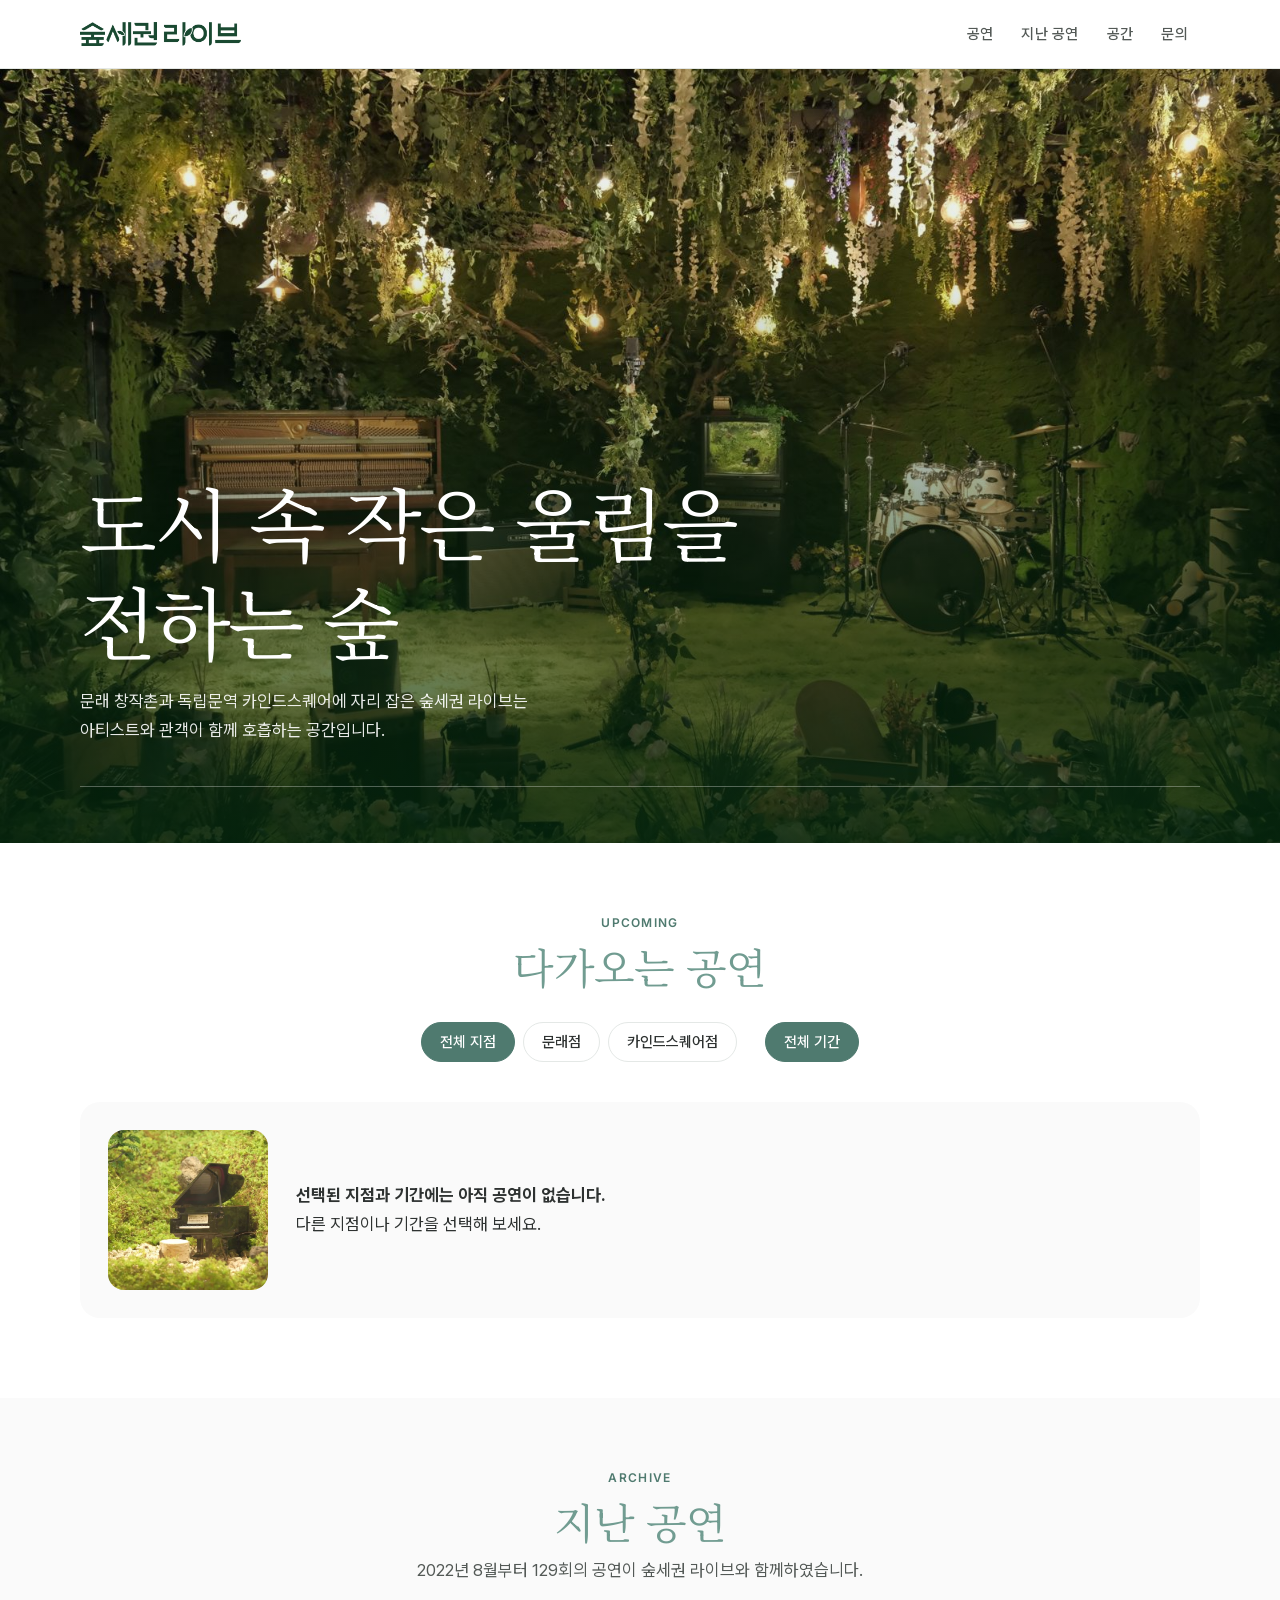
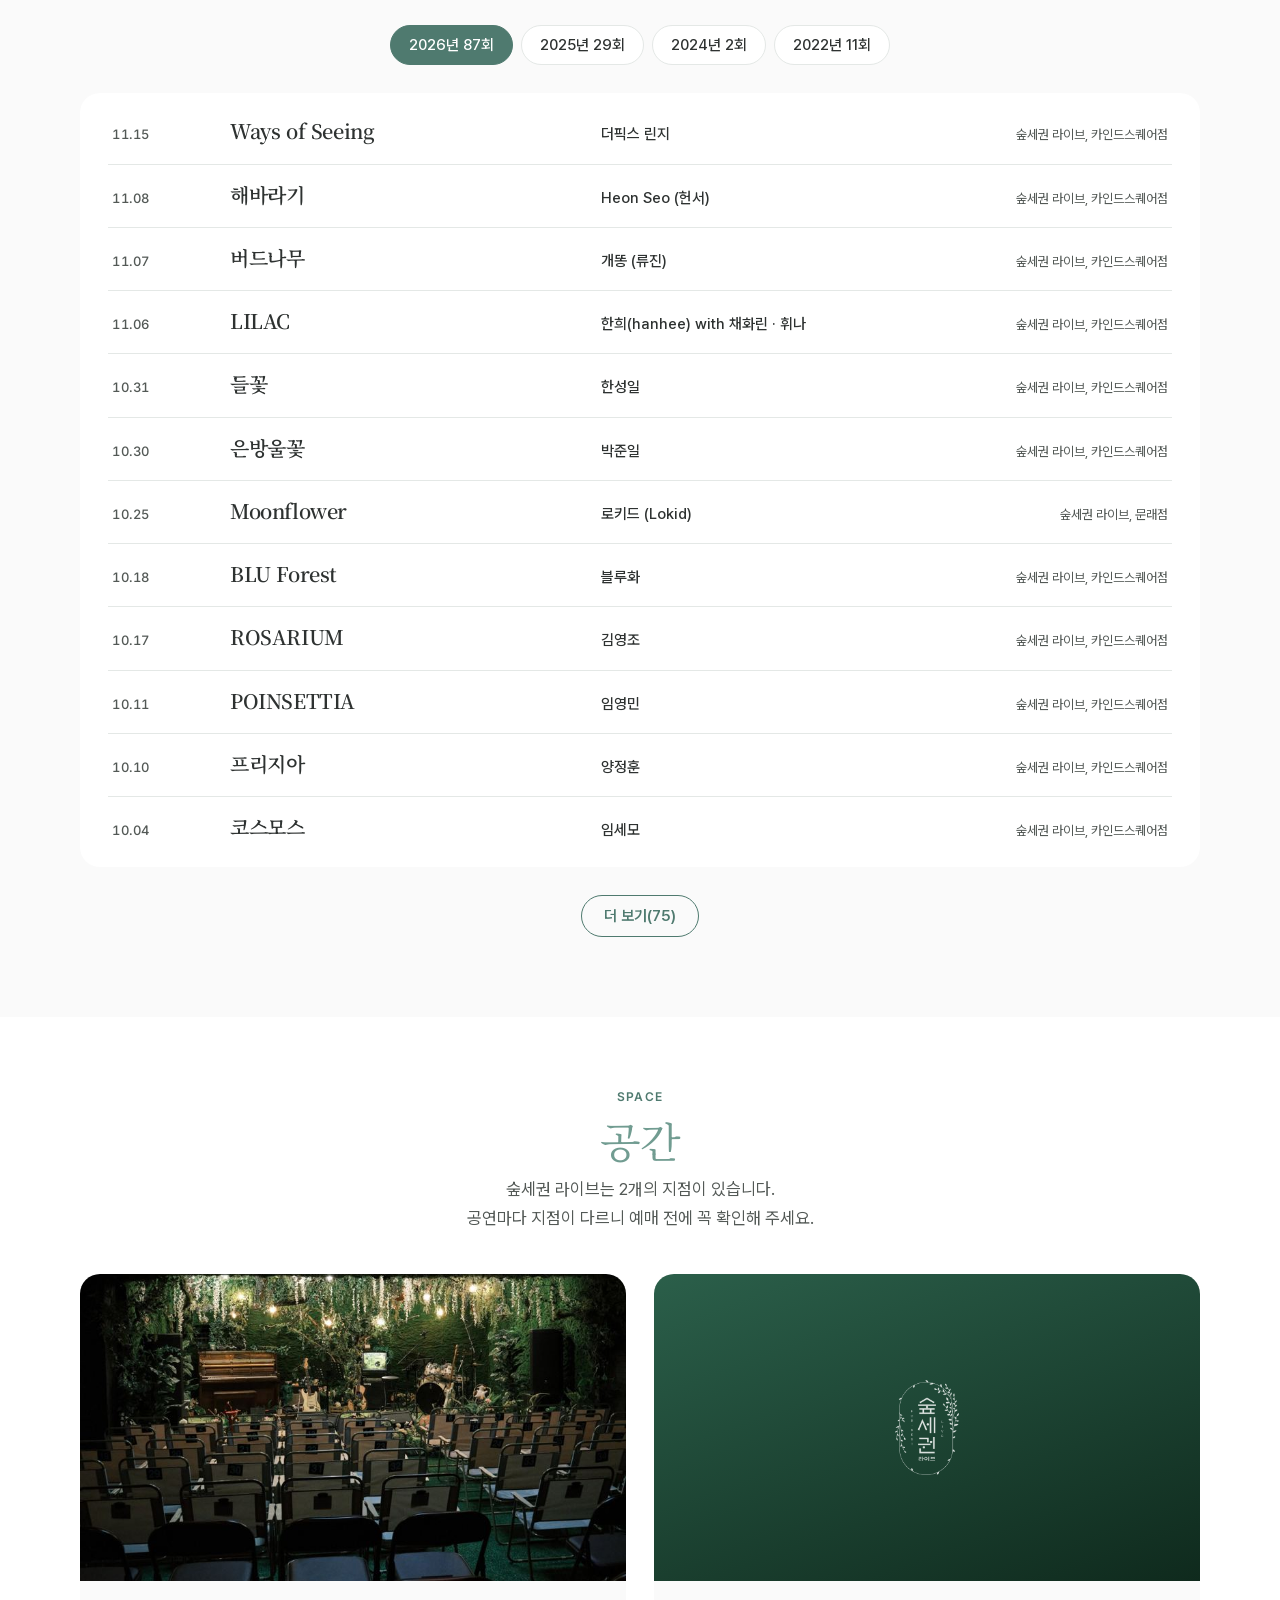
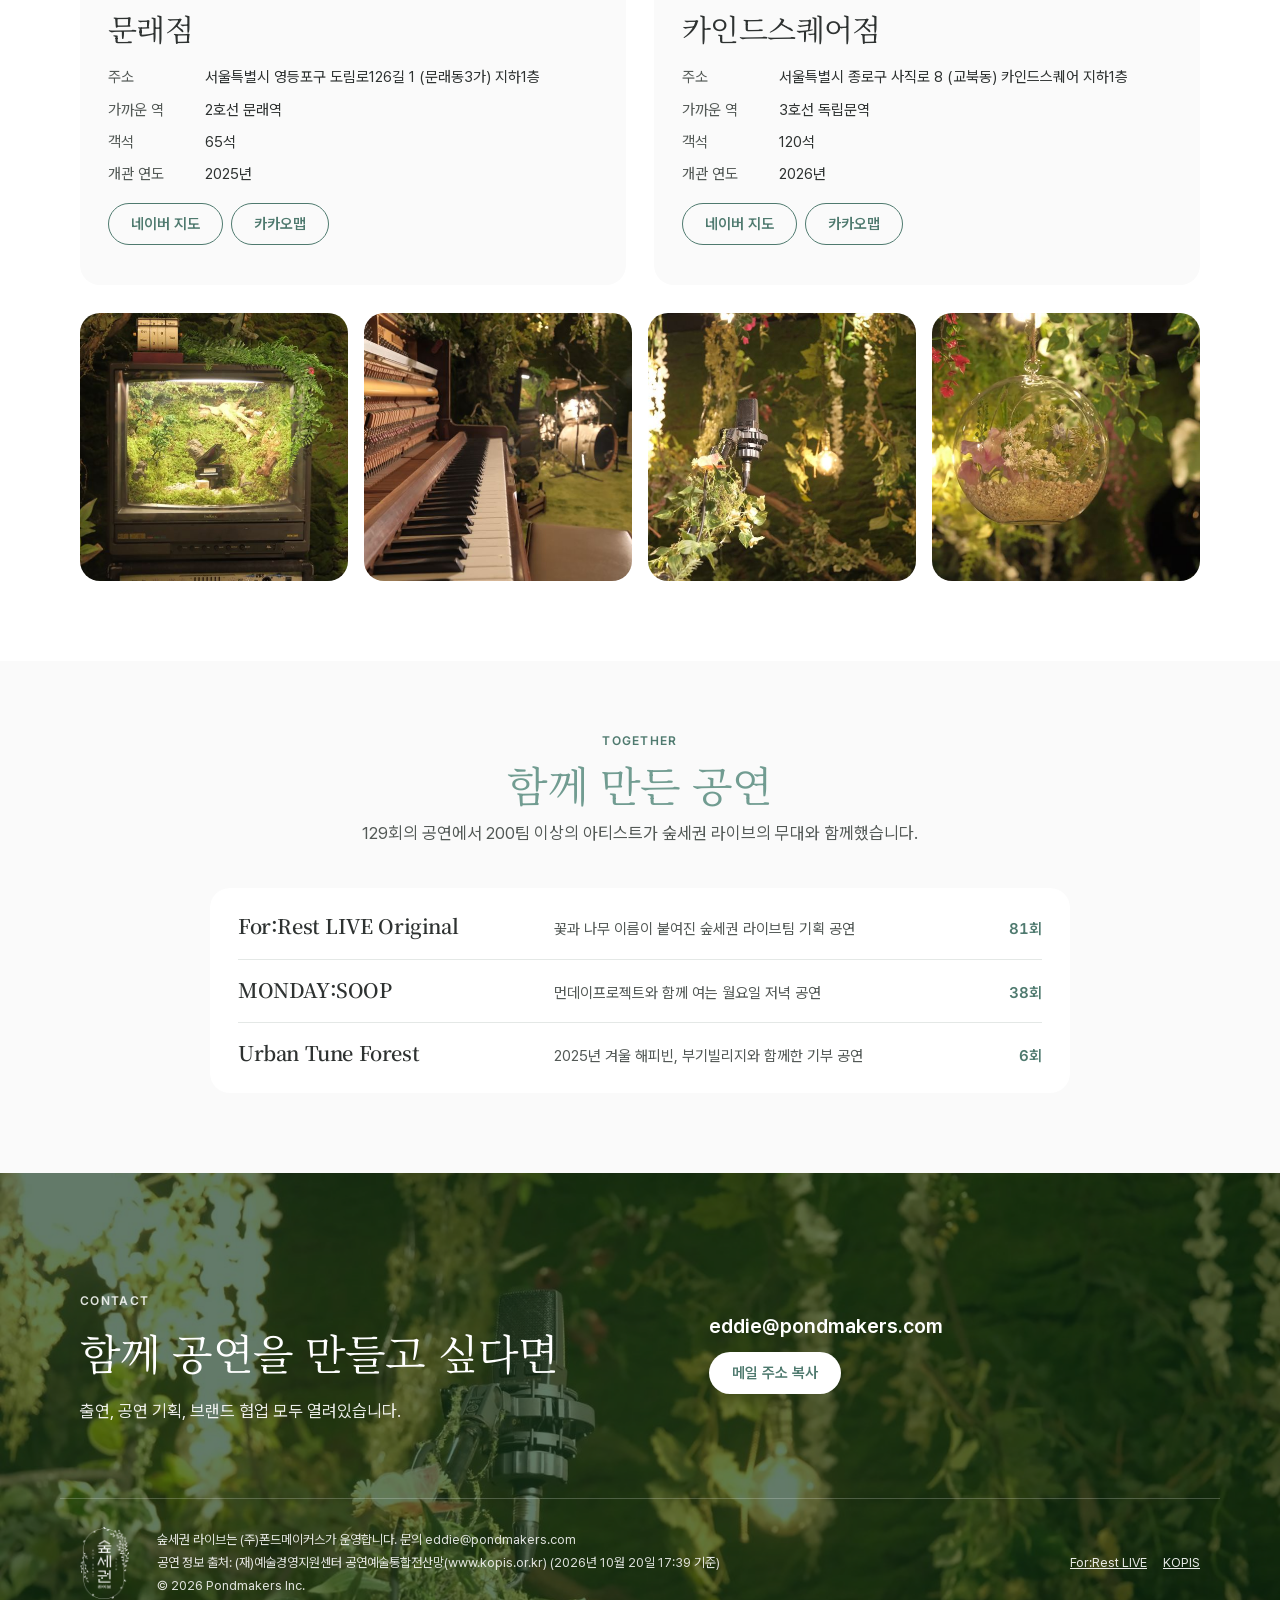
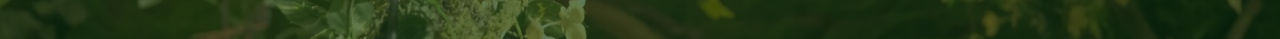
==== index.html @ 6e170d85 "지점 주소를 KOPIS 주소 그대로 표시 KOPIS 공연시설 주소에 층(지하1층)까지 들어가게 바뀌어, 사이트에서 따로 붙이던 floor 값을 없앴다. - 문래점: 서울특별시 영등" ====
<!doctype html>
<html lang="ko">
<head>
<meta charset="utf-8">
<script>
/* forrestlive.com/concert 처럼 끝에 / 가 없이 들어오면 /concert/ 로 맞춘다 (상대 경로 파일을 제대로 읽기 위해) */
(function (p) { if (p.length > 1 && !p.endsWith("/") && !/\.[a-z0-9]+$/i.test(p)) location.replace(p + "/" + location.search + location.hash); })(location.pathname);
</script>
<meta name="viewport" content="width=device-width, initial-scale=1, viewport-fit=cover">
<title data-copy="A-01">숲세권 라이브 공연 일정</title>
<meta name="claude:viewport-fit-sides" content="cover">
<meta name="description" data-copy="A-02" content="도시 속 작은 울림을 전하는 숲, 숲세권 라이브. 문래점과 독립문 카인드스퀘어점에서 열리는 공연 일정과 예매 링크를 확인하세요.">
<meta property="og:type" content="website">
<meta property="og:site_name" content="숲세권 라이브">
<meta property="og:title" data-copy="A-03" content="숲세권 라이브 공연">
<meta property="og:description" data-copy="A-04" content="숲세권 라이브의 모든 공연 정보를 확인하고 예매할 수 있어요.">
<meta property="og:url" content="https://concert.forrestlive.com/">
<meta property="og:image" content="https://concert.forrestlive.com/assets/img/og.jpg">
<link rel="canonical" href="https://concert.forrestlive.com/">
<meta name="twitter:card" content="summary_large_image">
<meta name="theme-color" content="#ffffff">
<link rel="icon" href="assets/logo/emblem-forest.png">
<link rel="stylesheet" href="styles.css">
<style>
/* 히어로: 랜딩처럼 사진 위 큰 세리프 한 줄 */
.hero { position: relative; color: var(--on-photo); background: var(--deep); }
.hero > img { position: absolute; inset: 0; width: 100%; height: 100%; object-fit: cover; object-position: 50% 30%; }
.hero::after { content: ""; position: absolute; inset: 0; background: linear-gradient(180deg, rgba(4,41,14,.08) 25%, rgba(4,41,14,.45) 60%, rgba(4,41,14,.78) 100%); }
.hero .wrap { position: relative; z-index: 1; min-height: min(86svh, 820px); display: flex; flex-direction: column; justify-content: flex-end; gap: var(--s-6); padding-block: var(--s-8) var(--s-6); }
.hero h1 { color: #fff; font-size: var(--t-display); line-height: 1.25; letter-spacing: -0.04em; }
.hero .lede { margin-top: var(--s-4); max-width: 30em; color: rgba(255,255,255,.9); font-size: var(--t-17); }
/* 다음 공연: 사진 아래쪽 한 줄 */
.next { display: grid; grid-template-columns: 7.5em minmax(0, 1fr) auto auto; align-items: center; gap: var(--s-3) var(--s-5); padding-top: var(--s-4); border-top: 1px solid rgba(255,255,255,.3); }
.next .label { color: rgba(255,255,255,.85); }
.next .when { font-size: var(--t-15); color: rgba(255,255,255,.9); }
.next b { display: block; font: 600 var(--t-30)/1.2 var(--font-serif); color: #fff; letter-spacing: -0.02em; }
.next .who { font-size: var(--t-15); opacity: .9; }
.next .actions { display: flex; gap: var(--s-2); flex-wrap: wrap; }

/* 섹션 공통: 가운데 머리말 → 세이지 세리프 제목 → 설명 */
.section { padding-block: var(--s-7) calc(var(--s-7) + 8px); scroll-margin-top: 68px; }
.section.soft { background: var(--surface); }
.section-head { display: flex; flex-direction: column; align-items: center; text-align: center; gap: var(--s-2); margin-bottom: var(--s-6); }
.section-head h2 { font-size: var(--t-section); color: var(--heading); line-height: 1.25; }
.section-head p { color: var(--muted); max-width: 34em; }
.filters { display: flex; flex-wrap: wrap; justify-content: center; gap: var(--s-2) var(--s-5); margin-top: var(--s-3); }

/* 다가오는 공연: 달마다 묶는다 */
.month { display: flex; align-items: baseline; gap: var(--s-3); padding-bottom: var(--s-3); margin-bottom: var(--s-5); border-bottom: 1px solid var(--line); }
.month h3 { font-size: var(--t-30); }
.month span { font-size: var(--t-15); color: var(--muted); }
.month-group + .month-group { margin-top: var(--s-7); }
.shows { display: grid; grid-template-columns: repeat(4, minmax(0, 1fr)); gap: var(--s-6) var(--s-5); }
/* 공연 카드: 포스터 → 일시 → 공연명 → 아티스트 · 지점. 카드 전체가 하나의 버튼 */
.show { position: relative; display: flex; flex-direction: column; min-width: 0; }
.poster-frame { position: relative; margin-bottom: var(--s-3); }
.show .when { font: 600 var(--t-13)/1.4 var(--font-ui); color: var(--accent); letter-spacing: 0.01em; }
.show h4 { font: 600 var(--t-20)/1.35 var(--font-serif); letter-spacing: -0.02em; margin-top: 6px; }
.show h4 button { all: unset; cursor: pointer; }
.show h4 button::after { content: ""; position: absolute; inset: 0; border-radius: var(--radius-md); }
.show h4 button:focus-visible { outline: none; }
.show h4 button:focus-visible::after { outline: 2px solid var(--focus); outline-offset: 4px; }
.show .who { margin-top: 2px; font-size: var(--t-15); color: var(--muted); overflow: hidden; text-overflow: ellipsis; white-space: nowrap; }
/* 예매 버튼은 카드 전체를 덮는 버튼보다 위에 둔다 */
.card-book { position: relative; z-index: 1; margin-top: var(--s-3); }
.show:hover .poster > img { transform: scale(1.03); }
.show:hover h4 { text-decoration: underline; text-decoration-thickness: 1px; text-underline-offset: 4px; }
.empty { display: grid; grid-template-columns: 160px minmax(0, 1fr); gap: var(--s-5); align-items: center; padding: var(--s-5); background: var(--surface); border-radius: var(--radius-lg); }
.empty img { border-radius: var(--radius-md); aspect-ratio: 1; object-fit: cover; }

/* 지난 공연: 연한 회색 바탕 위 흰 판 */
.years { display: flex; flex-wrap: wrap; justify-content: center; gap: var(--s-2); margin-bottom: var(--s-5); }
.panel { background: var(--card); border-radius: var(--radius-lg); padding: var(--s-2) var(--s-5); }
.archive { list-style: none; margin: 0; padding: 0; }
.archive li + li a { border-top: 1px solid var(--line); }
.archive li a { display: grid; grid-template-columns: 6em minmax(0, 1.2fr) minmax(0, 1fr) 15em; gap: var(--s-4); align-items: baseline; padding: 16px 4px; text-decoration: none; }
.archive li a:hover .t { color: var(--accent); }
.archive .d { font: 500 var(--t-13)/1 var(--font-label); color: var(--muted); font-variant-numeric: tabular-nums; letter-spacing: 0.04em; }
.archive .t { font: 600 var(--t-20)/1.35 var(--font-serif); letter-spacing: -0.02em; }
.archive .a { font-weight: 500; font-size: var(--t-15); }
.archive .s { color: var(--muted); font-size: var(--t-13); text-align: right; }
.more { margin: var(--s-5) auto 0; display: flex; }

/* 공간 */
.venues { display: grid; grid-template-columns: minmax(0, 1fr) minmax(0, 1fr); gap: var(--s-5); }
.venue { background: var(--surface); border-radius: var(--radius-lg); overflow: hidden; display: flex; flex-direction: column; }
.venue > img { aspect-ratio: 16 / 9; object-fit: cover; width: 100%; }
.venue .no-photo { aspect-ratio: 16 / 9; background: linear-gradient(160deg, #2b5f4a, var(--deep)); display: grid; place-items: center; }
.venue .no-photo img { width: 64px; opacity: .85; }
.venue .info { padding: var(--s-5) var(--s-5) var(--s-6); display: flex; flex-direction: column; gap: var(--s-4); }
.venue h3 { font-size: var(--t-30); }
.venue dl { display: grid; grid-template-columns: 5.5em minmax(0, 1fr); gap: 6px 14px; margin: 0; font-size: var(--t-15); }
.venue dt { color: var(--muted); }
.venue dd { margin: 0; }
.venue dd:empty, .venue dt:has(+ dd:empty) { display: none; }
.venue .links { display: flex; gap: var(--s-2); flex-wrap: wrap; }
.details { display: grid; grid-template-columns: repeat(4, minmax(0, 1fr)); gap: var(--s-4); margin-top: var(--s-5); }
.details figure { margin: 0; }
.details img { aspect-ratio: 1; object-fit: cover; border-radius: var(--radius-lg); width: 100%; }

/* 함께 만든 공연: 흰 판 위 목록 */
.series { list-style: none; margin: 0 auto; padding: var(--s-2) var(--s-5); max-width: 860px; background: var(--card); border-radius: var(--radius-lg); }
.series li { display: grid; grid-template-columns: minmax(0, 1fr) minmax(0, 1.3fr) 5em; gap: var(--s-2) var(--s-5); align-items: baseline; padding: var(--s-4) 0; }
.series li + li { border-top: 1px solid var(--line); }
.series b { font: 600 var(--t-20)/1.35 var(--font-serif); letter-spacing: -0.02em; }
.series small { color: var(--muted); font-size: var(--t-15); }
.series span { font: 600 var(--t-15)/1 var(--font-label); color: var(--accent); text-align: right; font-variant-numeric: tabular-nums; }

/* 마무리: 랜딩처럼 사진 위 문의와 푸터 */
.closing { position: relative; color: var(--on-photo); background: var(--deep); overflow: hidden; }
.closing > img { position: absolute; inset: 0; width: 100%; height: 100%; object-fit: cover; object-position: 50% 40%; }
.closing::after { content: ""; position: absolute; inset: 0; background: rgba(4,41,14,.62); }
.closing > .wrap, .closing > footer { position: relative; z-index: 1; }
.contact { display: grid; grid-template-columns: minmax(0, 1.2fr) minmax(0, 1fr); gap: var(--s-6); align-items: end; padding-block: var(--s-8) var(--s-7); scroll-margin-top: 68px; }
.closing .label { color: rgba(255,255,255,.85); margin-bottom: var(--s-3); }
.contact h2 { color: #fff; font-size: var(--t-section); line-height: 1.35; }
.contact p { margin-top: var(--s-4); opacity: .9; max-width: 30em; }
.mail { display: flex; flex-wrap: wrap; align-items: center; gap: var(--s-3); }
.mail code { font: 600 var(--t-20)/1.2 var(--font-ui); color: #fff; user-select: all; width: 100%; }
.mail .note { width: 100%; font-size: var(--t-13); opacity: .85; min-height: 1.4em; }
.site-footer .wrap { display: grid; grid-template-columns: auto minmax(0, 1fr) auto; gap: var(--s-5); align-items: center; padding-block: var(--s-5) var(--s-6); border-top: 1px solid rgba(255,255,255,.22); font-size: var(--t-13); }
.site-footer img { height: 72px; width: auto; }
.site-footer p { opacity: .85; }
.site-footer nav { display: flex; gap: var(--s-4); flex-wrap: wrap; }
.site-footer nav a { opacity: .9; }

/* 상세 시트 */
dialog.sheet { border: 0; padding: 0; margin: 0 0 0 auto; height: 100%; max-height: 100%; max-width: 100%; width: min(560px, 100%); background: var(--bg); color: var(--text); border-radius: var(--radius-lg) 0 0 var(--radius-lg); }
dialog.sheet::backdrop { background: rgba(10, 22, 16, .5); }
.sheet-inner { display: flex; flex-direction: column; gap: 22px; padding: calc(20px + env(safe-area-inset-top, 0px)) max(28px, env(safe-area-inset-right, 0px)) calc(32px + env(safe-area-inset-bottom, 0px)) 28px; }
.sheet-top { display: flex; justify-content: space-between; align-items: center; }
.close { font: 500 var(--t-15)/1 var(--font-ui); background: var(--chip); color: var(--text); border: 0; min-height: 40px; padding: 10px 18px; border-radius: var(--radius-pill); cursor: pointer; }
.sheet-hero { display: grid; grid-template-columns: 160px minmax(0, 1fr); gap: 20px; align-items: end; }
.sheet h2 { font-size: var(--t-30); font-weight: 600; overflow-wrap: normal; }
.sheet .artist { font-weight: 500; margin-top: 4px; }
.sheet .intro { color: var(--muted); }
.facts { display: grid; grid-template-columns: 5.5em minmax(0, 1fr); gap: 10px 16px; margin: 0; padding: 18px 0; border-block: 1px solid var(--line); font-size: var(--t-15); }
.facts dt { color: var(--muted); }
.facts dd { margin: 0; }
.book { display: flex; flex-direction: column; gap: 10px; }
.book .btn { width: 100%; min-height: 52px; font-size: var(--t-17); }
.book small { color: var(--muted); font-size: var(--t-13); }
.share-row { display: flex; gap: 8px; flex-wrap: wrap; align-items: center; }
.intro-images { border-top: 1px solid var(--line); padding-top: 14px; }
.intro-images summary { cursor: pointer; font-weight: 600; font-size: var(--t-15); color: var(--accent); padding: 6px 0; }
.intro-images summary:focus-visible { outline: 2px solid var(--focus); outline-offset: 3px; }
.intro-images img { width: 100%; height: auto; border-radius: var(--radius-md); margin-top: 12px; background: var(--chip); }
.share-row .note { font-size: var(--t-13); color: var(--muted); }

@media (max-width: 1080px) {
  .shows { grid-template-columns: repeat(3, minmax(0, 1fr)); }
}
@media (max-width: 960px) {
  .details { grid-template-columns: repeat(2, minmax(0, 1fr)); }
}
@media (max-width: 720px) {
  .shows { grid-template-columns: repeat(2, minmax(0, 1fr)); }
  .hero .wrap { min-height: min(92svh, 720px); padding-block: 180px var(--s-5); gap: var(--s-5); }
  .hero::after { background: linear-gradient(180deg, rgba(4,41,14,.05) 15%, rgba(4,41,14,.6) 50%, rgba(4,41,14,.9) 100%); }
  .hero .lede { font-size: var(--t-15); }
  .next { grid-template-columns: minmax(0, 1fr); gap: var(--s-2); }
  .next .actions { margin-top: var(--s-2); }
  .venues, .contact { grid-template-columns: minmax(0, 1fr); }
  .panel, .series { padding-inline: var(--s-4); }
  .archive li a { grid-template-columns: 4.5em minmax(0, 1fr); gap: 2px 12px; }
  .archive .a { grid-column: 2; }
  .archive .s { display: none; }
  .series li { grid-template-columns: minmax(0, 1fr) auto; }
  .series small { grid-column: 1 / -1; grid-row: 2; }
  .site-footer .wrap { grid-template-columns: minmax(0, 1fr); }
  dialog.sheet { margin: auto 0 0; width: 100%; height: 92%; border-radius: var(--radius-lg) var(--radius-lg) 0 0; }
  .sheet-hero { grid-template-columns: 104px minmax(0, 1fr); }
}
@media (max-width: 560px) {
  /* 휴대폰: 포스터 옆에 정보를 두는 목록형 */
  .shows { grid-template-columns: minmax(0, 1fr); gap: var(--s-4); }
  .show { display: grid; grid-template-columns: 96px minmax(0, 1fr); grid-template-rows: auto auto auto auto 1fr; column-gap: var(--s-4); align-content: start; }
  .poster-frame { grid-row: 1 / span 5; margin: 0; }
  .show .poster { border-radius: var(--radius-sm); }
  .show .when { padding-top: 4px; }
  .show .who { white-space: normal; }
  .card-book { margin-top: var(--s-2); }
  .badge { top: 6px; left: 6px; padding: 5px 8px; }
  .month h3 { font-size: var(--t-21); }
  .site-header .wrap { min-height: 60px; gap: var(--s-2); }
  .site-header .logo img { height: 20px; }
  .site-nav { gap: 0; }
  .site-nav a { padding: 6px 7px; font-size: var(--t-13); }
  .section { padding-block: 56px 64px; scroll-margin-top: 60px; }
  .empty { grid-template-columns: minmax(0, 1fr); }
  .empty img { max-width: 160px; }
  .contact { padding-block: 96px var(--s-6); }
}
@media (prefers-reduced-motion: no-preference) {
  dialog.sheet[open] { animation: sheet-in .28s ease-out; }
  @keyframes sheet-in { from { transform: translateX(40px); opacity: 0; } to { transform: none; opacity: 1; } }
  .btn, .chip, .site-nav a { transition: background-color .15s, color .15s, border-color .15s; }
  .show .poster > img { transition: transform .5s ease; }
}
</style>
</head>
<body>
<header class="site-header">
  <div class="wrap">
    <a class="logo" href="#top" aria-label="숲세권 라이브 처음으로"><img src="assets/logo/wordmark-forest.png" alt="숲세권 라이브"></a>
    <nav class="site-nav" aria-label="주요 메뉴">
      <a href="#upcoming" data-copy="B-01">공연</a>
      <a href="#archive" data-copy="B-02">지난 공연</a>
      <a href="#space" data-copy="B-03">공간</a>
      <a href="#contact" data-copy="B-04">문의</a>
    </nav>
  </div>
</header>

<main id="top">
  <section class="hero on-photo" aria-labelledby="hero-title">
    <img src="assets/img/stage.jpg" srcset="assets/img/stage-sm.jpg 800w, assets/img/stage.jpg 1600w" sizes="100vw" alt="이끼 벽과 등나무꽃 아래 피아노와 드럼이 놓인 숲세권 라이브 무대">
    <div class="wrap">
      <div>
        <h1 id="hero-title" data-copy="B-05">도시 속 작은 울림을<br>전하는 숲</h1>
        <p class="lede" data-copy="B-06">문래 창작촌과 독립문역 카인드스퀘어에 자리 잡은 숲세권 라이브는 아티스트와 관객이 함께 호흡하는 공간입니다.</p>
      </div>
      <div class="next" id="next" hidden></div>
    </div>
  </section>

  <section class="section" id="upcoming" aria-labelledby="up-title">
    <div class="wrap">
      <div class="section-head">
        <span class="label" data-copy="C-01">Upcoming</span>
        <h2 id="up-title" data-copy="C-02">다가오는 공연</h2>
        <p id="up-sub" data-copy-dyn="C-03"></p>
        <div class="filters">
          <div class="chips" role="group" aria-label="지점" id="f-venue"></div>
          <div class="chips" role="group" aria-label="월" id="f-month"></div>
        </div>
      </div>
      <div id="shows"></div>
    </div>
  </section>

  <section class="section soft" id="archive" aria-labelledby="ar-title">
    <div class="wrap">
      <div class="section-head">
        <span class="label" data-copy="D-01">Archive</span>
        <h2 id="ar-title" data-copy="D-02">지난 공연</h2>
        <p id="ar-sub" data-copy-dyn="D-03"></p>
      </div>
      <div class="years chips" role="group" aria-label="연도" id="years"></div>
      <div class="panel"><ul class="archive" id="archive-list"></ul></div>
      <button class="btn btn-line more" type="button" id="more" data-copy-dyn="D-05" hidden>더 보기</button>
    </div>
  </section>

  <section class="section" id="space" aria-labelledby="sp-title">
    <div class="wrap">
      <div class="section-head">
        <span class="label" data-copy="E-01">Space</span>
        <h2 id="sp-title" data-copy="E-02">공간</h2>
        <p data-copy="E-03">숲세권 라이브는 2개의 지점이 있습니다.<br>공연마다 지점이 다르니 예매 전에 꼭 확인해 주세요.</p>
      </div>
      <div class="venues">
        <article class="venue">
          <img src="assets/img/seats.jpg" srcset="assets/img/seats-sm.jpg 800w, assets/img/seats.jpg 1600w" sizes="(max-width: 720px) 100vw, 560px" alt="번호가 붙은 접이식 의자 너머로 보이는 문래점 무대">
          <div class="info">
            <h3>문래점</h3>
            <dl>
              <dt data-copy="E-04">주소</dt><dd data-venue="mullae" data-field="address">서울특별시 영등포구 도림로126길 1 (문래동3가) 지하1층</dd>
              <dt data-copy="E-05">가까운 역</dt><dd data-copy="E-10">2호선 문래역</dd>
              <dt data-copy="E-06">객석</dt><dd data-venue="mullae" data-field="seats"></dd>
              <dt data-copy="E-09">개관 연도</dt><dd data-venue="mullae" data-field="opened"></dd>
            </dl>
            <div class="links">
              <a class="btn btn-line" data-venue="mullae" data-field="naver" href="https://map.naver.com/p/entry/place/36797413" target="_blank" rel="noopener" data-copy="E-18">네이버 지도</a>
              <a class="btn btn-line" data-venue="mullae" data-field="kakao" href="https://map.kakao.com/link/map/%EC%88%B2%EC%84%B8%EA%B6%8C%20%EB%9D%BC%EC%9D%B4%EB%B8%8C%20%EB%AC%B8%EB%9E%98%EC%A0%90,37.513979,126.896507" target="_blank" rel="noopener" data-copy="E-19">카카오맵</a>
            </div>
          </div>
        </article>
        <article class="venue">
          <div class="no-photo"><img src="assets/logo/emblem-white.png" alt=""></div>
          <div class="info">
            <h3>카인드스퀘어점</h3>
            <dl>
              <dt data-copy="E-04">주소</dt><dd data-venue="kind" data-field="address">서울특별시 종로구 사직로 8 (교북동) 카인드스퀘어 지하1층</dd>
              <dt data-copy="E-05">가까운 역</dt><dd data-copy="E-14">3호선 독립문역</dd>
              <dt data-copy="E-06">객석</dt><dd data-venue="kind" data-field="seats"></dd>
              <dt data-copy="E-09">개관 연도</dt><dd data-venue="kind" data-field="opened"></dd>
            </dl>
            <div class="links">
              <a class="btn btn-line" data-venue="kind" data-field="naver" href="https://map.naver.com/p/entry/place/2043943713" target="_blank" rel="noopener" data-copy="E-18">네이버 지도</a>
              <a class="btn btn-line" data-venue="kind" data-field="kakao" href="https://map.kakao.com/link/map/%EC%88%B2%EC%84%B8%EA%B6%8C%20%EB%9D%BC%EC%9D%B4%EB%B8%8C%20%EC%B9%B4%EC%9D%B8%EB%93%9C%EC%8A%A4%ED%80%98%EC%96%B4%EC%A0%90,37.57212,126.961099" target="_blank" rel="noopener" data-copy="E-19">카카오맵</a>
            </div>
          </div>
        </article>
      </div>
      <div class="details">
        <figure><img src="assets/img/tv-terrarium-sm.jpg" alt="브라운관 TV 안의 이끼 테라리움과 그 위의 탁상 달력" loading="lazy"></figure>
        <figure><img src="assets/img/piano-keys-sm.jpg" alt="뚜껑을 연 업라이트 피아노 건반" loading="lazy"></figure>
        <figure><img src="assets/img/microphone-sm.jpg" alt="등나무꽃 사이의 콘덴서 마이크" loading="lazy"></figure>
        <figure><img src="assets/img/terrarium-globe-sm.jpg" alt="천장에 매달린 유리 테라리움" loading="lazy"></figure>
      </div>
    </div>
  </section>

  <section class="section soft" id="series-section" aria-labelledby="se-title">
    <div class="wrap">
      <div class="section-head">
        <span class="label" data-copy="F-01">Together</span>
        <h2 id="se-title" data-copy="F-02">함께 만든 공연</h2>
        <p id="series-sub" data-copy-dyn="F-03"></p>
      </div>
      <ul class="series" id="series"></ul>
    </div>
  </section>
</main>

<div class="closing on-photo">
  <img src="assets/img/microphone.jpg" alt="" loading="lazy">
  <div class="wrap contact" id="contact">
    <div>
      <span class="label" data-copy="G-01">Contact</span>
      <h2 data-copy="G-02">함께 공연을 만들고 싶다면</h2>
      <p data-copy="G-03">출연, 공연 기획, 브랜드 협업 모두 열려있습니다.</p>
    </div>
    <div class="mail">
      <code id="mail-addr" data-copy="G-04">eddie@pondmakers.com</code>
      <button class="btn btn-book" type="button" id="copy-mail" data-copy="G-05">메일 주소 복사</button>
      <span class="note" id="mail-note" role="status"></span>
    </div>
  </div>
  <footer class="site-footer">
    <div class="wrap">
      <img src="assets/logo/emblem-white.png" alt="숲세권 라이브 엠블럼">
      <div>
        <p data-copy="G-08">숲세권 라이브는 (주)폰드메이커스가 운영합니다. 문의 eddie@pondmakers.com</p>
        <p class="source"><span data-copy="G-09">공연 정보 출처: (재)예술경영지원센터 공연예술통합전산망(www.kopis.or.kr)</span> <span id="updated" data-copy-dyn="G-10"></span></p>
        <p data-copy="G-11">© 2026 Pondmakers Inc.</p>
      </div>
      <nav aria-label="관련 사이트">
        <a href="https://forrestlive.com/" target="_blank" rel="noopener" data-copy="G-12">For:Rest LIVE</a>
        <a href="https://www.kopis.or.kr/" target="_blank" rel="noopener" data-copy="G-13">KOPIS</a>
      </nav>
    </div>
  </footer>
</div>

<dialog class="sheet" id="sheet" aria-labelledby="sheet-title"></dialog>

<script src="app.js"></script>
</body>
</html>
---- styles.css ----
/* 숲세권 라이브 — 디자인 토큰과 공통 구성 요소.
   기준: Claude Design의 '숲세권 라이브' 디자인 시스템(forrestlive.com 랜딩과 같은 결). 값을 바꾸면 그쪽 tokens.json과 함께 바꾼다.
   Layout: 흰 헤더 → 무대 사진 히어로 → 다가오는 공연 → 지난 공연 → 공간 → 함께 만든 공연 → 사진 위 문의와 푸터 */
@import url("assets/fonts/pretendard.css");
@import url("assets/fonts/noto-serif-kr.css");
@import url("assets/fonts/inter.css");

:root {
  /* 원색: forrestlive.com에서 가져온 값 */
  --sage: #719c91;
  --sage-deep: #4f7a6f;
  --olive: #919465;
  --forest: #194931;
  --deep: #0f2a1d;
  --bulb: #eac46b;
  --ink: #2e3231;
  --gray: #535956;

  /* 쓰임 */
  --bg: #ffffff;
  --surface: #fafafa;
  --card: #ffffff;
  --text: var(--ink);
  --muted: var(--gray);
  --heading: var(--sage);
  --line: #e4e8e6;
  --chip: #f1f4f2;
  --accent: var(--sage-deep);
  --on-accent: #ffffff;
  --focus: var(--sage-deep);
  --on-photo: #ffffff;

  --font-serif: "Noto Serif KR", "AppleMyungjo", serif;
  --font-ui: "Pretendard Variable", "Pretendard", "Apple SD Gothic Neo", "Malgun Gothic", system-ui, sans-serif;
  --font-label: "Inter", "Pretendard Variable", system-ui, sans-serif;

  --t-12: 0.75rem; --t-13: 0.8125rem; --t-15: 0.9375rem; --t-17: 1.0625rem; --t-20: 1.25rem;
  --t-21: 1.3125rem; --t-30: 1.875rem; --t-42: 2.625rem;
  --t-display: clamp(2.5rem, 6.2vw, 5rem);
  --t-section: clamp(1.875rem, 3.6vw, 2.625rem);

  --s-1: 4px; --s-2: 8px; --s-3: 14px; --s-4: 16px; --s-5: 28px; --s-6: 40px; --s-7: 72px; --s-8: 120px;
  --radius-sm: 10px;
  --radius-md: 16px;
  --radius-lg: 20px;
  --radius-pill: 999px;
  --max: 1160px;
  --tap: 44px;
}
@media (prefers-color-scheme: dark) {
  :root:not([data-theme="light"]) {
    --bg: #121715; --surface: #181e1b; --card: #1d2420; --text: #e8ece9; --muted: #a9b2ad; --heading: #8fb5a9;
    --line: #2a322e; --chip: #222a26; --accent: #8fb5a9; --on-accent: #10241b; --focus: #8fb5a9;
    color-scheme: dark;
  }
}
:root[data-theme="dark"] {
  --bg: #121715; --surface: #181e1b; --card: #1d2420; --text: #e8ece9; --muted: #a9b2ad; --heading: #8fb5a9;
  --line: #2a322e; --chip: #222a26; --accent: #8fb5a9; --on-accent: #10241b; --focus: #8fb5a9;
  color-scheme: dark;
}

*, *::before, *::after { box-sizing: border-box; }
html { -webkit-text-size-adjust: 100%; }
body {
  margin: 0; background: var(--bg); color: var(--text);
  font-family: var(--font-ui); font-size: var(--t-17); line-height: 1.75;
  word-break: keep-all; overflow-wrap: anywhere;
}
img { max-width: 100%; display: block; }
a { color: inherit; }
:focus-visible { outline: 2px solid var(--focus); outline-offset: 3px; border-radius: 4px; }
h1, h2, h3, h4 { font-family: var(--font-serif); font-weight: 400; line-height: 1.3; margin: 0; text-wrap: balance; color: var(--text); letter-spacing: -0.02em; }
p { margin: 0; }
.wrap {
  max-width: var(--max); margin: 0 auto;
  padding-left: max(20px, env(safe-area-inset-left, 0px));
  padding-right: max(20px, env(safe-area-inset-right, 0px));
}

/* 머리말: 섹션 제목 위 영문 한 단어 (랜딩의 FOREST, ABOUT 같은 결) */
.label { display: block; font: 600 var(--t-12)/1.4 var(--font-label); letter-spacing: 0.11em; text-transform: uppercase; color: var(--accent); }

/* 헤더: 흰 띠 */
.site-header { background: color-mix(in srgb, var(--bg) 94%, transparent); backdrop-filter: saturate(1.4) blur(10px); border-bottom: 1px solid var(--line); position: sticky; top: env(safe-area-inset-top, 0px); z-index: 20; }
body::before { content: ""; position: fixed; inset: 0 0 auto; height: env(safe-area-inset-top, 0px); z-index: 30; background: var(--bg); }
.site-header .wrap { display: flex; align-items: center; justify-content: space-between; gap: var(--s-4); min-height: 68px; }
.site-header .logo img { height: 24px; width: auto; }
.site-nav { display: flex; gap: var(--s-1); flex-wrap: nowrap; }
.site-nav a { text-decoration: none; font-size: var(--t-15); font-weight: 500; letter-spacing: 0.02em; color: var(--muted); padding: 6px 12px; min-height: var(--tap); display: inline-flex; align-items: center; border-radius: var(--radius-pill); }
.site-nav a:hover { color: var(--accent); background: var(--chip); }
@media (prefers-color-scheme: dark) { :root:not([data-theme="light"]) .site-header .logo img { filter: brightness(0) invert(1); } }

/* 버튼: 모두 알약 모양 */
.btn {
  display: inline-flex; align-items: center; justify-content: center; gap: var(--s-2);
  font-family: var(--font-ui); font-weight: 600; font-size: var(--t-15); line-height: 1; min-height: 42px; padding: 12px 22px; border-radius: var(--radius-pill);
  text-decoration: none; cursor: pointer; border: 1px solid transparent; white-space: nowrap;
}
.btn-sm { min-height: 0; padding: 7px 14px; font-size: var(--t-13); }
.btn-book { background: var(--accent); color: var(--on-accent); }
.btn-book:hover { background: var(--forest); }
.btn-line { background: transparent; color: var(--accent); border-color: currentColor; }
.btn-line:hover { background: var(--chip); }
.btn[aria-disabled="true"] { background: var(--chip); color: var(--muted); cursor: default; }
.on-photo .btn-line { color: var(--on-photo); }
.on-photo .btn-line:hover { background: rgba(255,255,255,.12); }
.on-photo .btn-book { background: var(--on-photo); color: var(--sage-deep); }
.on-photo .btn-book:hover { background: #eef3f1; }

/* 상태 표시: 글자와 모양으로 구분. 전구색은 '예매중' 점에만 남긴다 */
.state { display: inline-flex; align-items: center; gap: 7px; font-size: var(--t-13); font-weight: 600; line-height: 1.4; padding: 4px 11px 4px 9px; border-radius: var(--radius-pill); }
.state::before { content: ""; width: 7px; height: 7px; border-radius: 50%; background: currentColor; }
.state-on { background: var(--chip); color: var(--text); }
.state-on::before { background: var(--bulb); box-shadow: 0 0 0 3px rgba(234,196,107,.35); }
.state-soon { border: 1px solid var(--accent); color: var(--accent); }
.state-soon::before { background: transparent; border: 1.5px solid var(--accent); }
.state-out { background: var(--chip); color: var(--muted); text-decoration: line-through; }
.state-past { color: var(--muted); padding-left: 0; }
.state-past::before { display: none; }

/* 칩 */
.chips { display: flex; flex-wrap: wrap; gap: var(--s-2); }
.chip { font-family: var(--font-ui); font-weight: 500; font-size: var(--t-15); line-height: 1; min-height: 40px; padding: 9px 18px; border-radius: var(--radius-pill); border: 1px solid var(--line); background: var(--card); color: var(--text); cursor: pointer; }
.chip:hover { border-color: var(--accent); }
.chip[aria-pressed="true"] { background: var(--accent); color: var(--on-accent); border-color: var(--accent); }

/* 포스터 + 날짜 레이어 */
.poster { position: relative; aspect-ratio: 3 / 4; max-width: 100%; border-radius: var(--radius-md); overflow: hidden; background: var(--forest); }
.poster > img { position: absolute; inset: 0; width: 100%; height: 100%; object-fit: cover; }
.poster .blank {
  position: absolute; inset: 0; display: grid; place-items: center;
  background: radial-gradient(120% 70% at 70% 0%, rgba(113,156,145,.35), transparent 60%), linear-gradient(160deg, #2b5f4a, var(--deep));
}
.poster .blank img { width: 26%; max-width: 88px; opacity: .55; margin-top: -18%; }
/* 배지: 포스터 왼쪽 위. 오픈 예정·매진처럼 예외일 때만 */
.badge { position: absolute; top: 12px; left: 12px; z-index: 1; font: 600 var(--t-12)/1 var(--font-ui); letter-spacing: 0.02em; color: var(--ink); background: rgba(255,255,255,.92); backdrop-filter: blur(6px); padding: 7px 11px; border-radius: var(--radius-pill); }
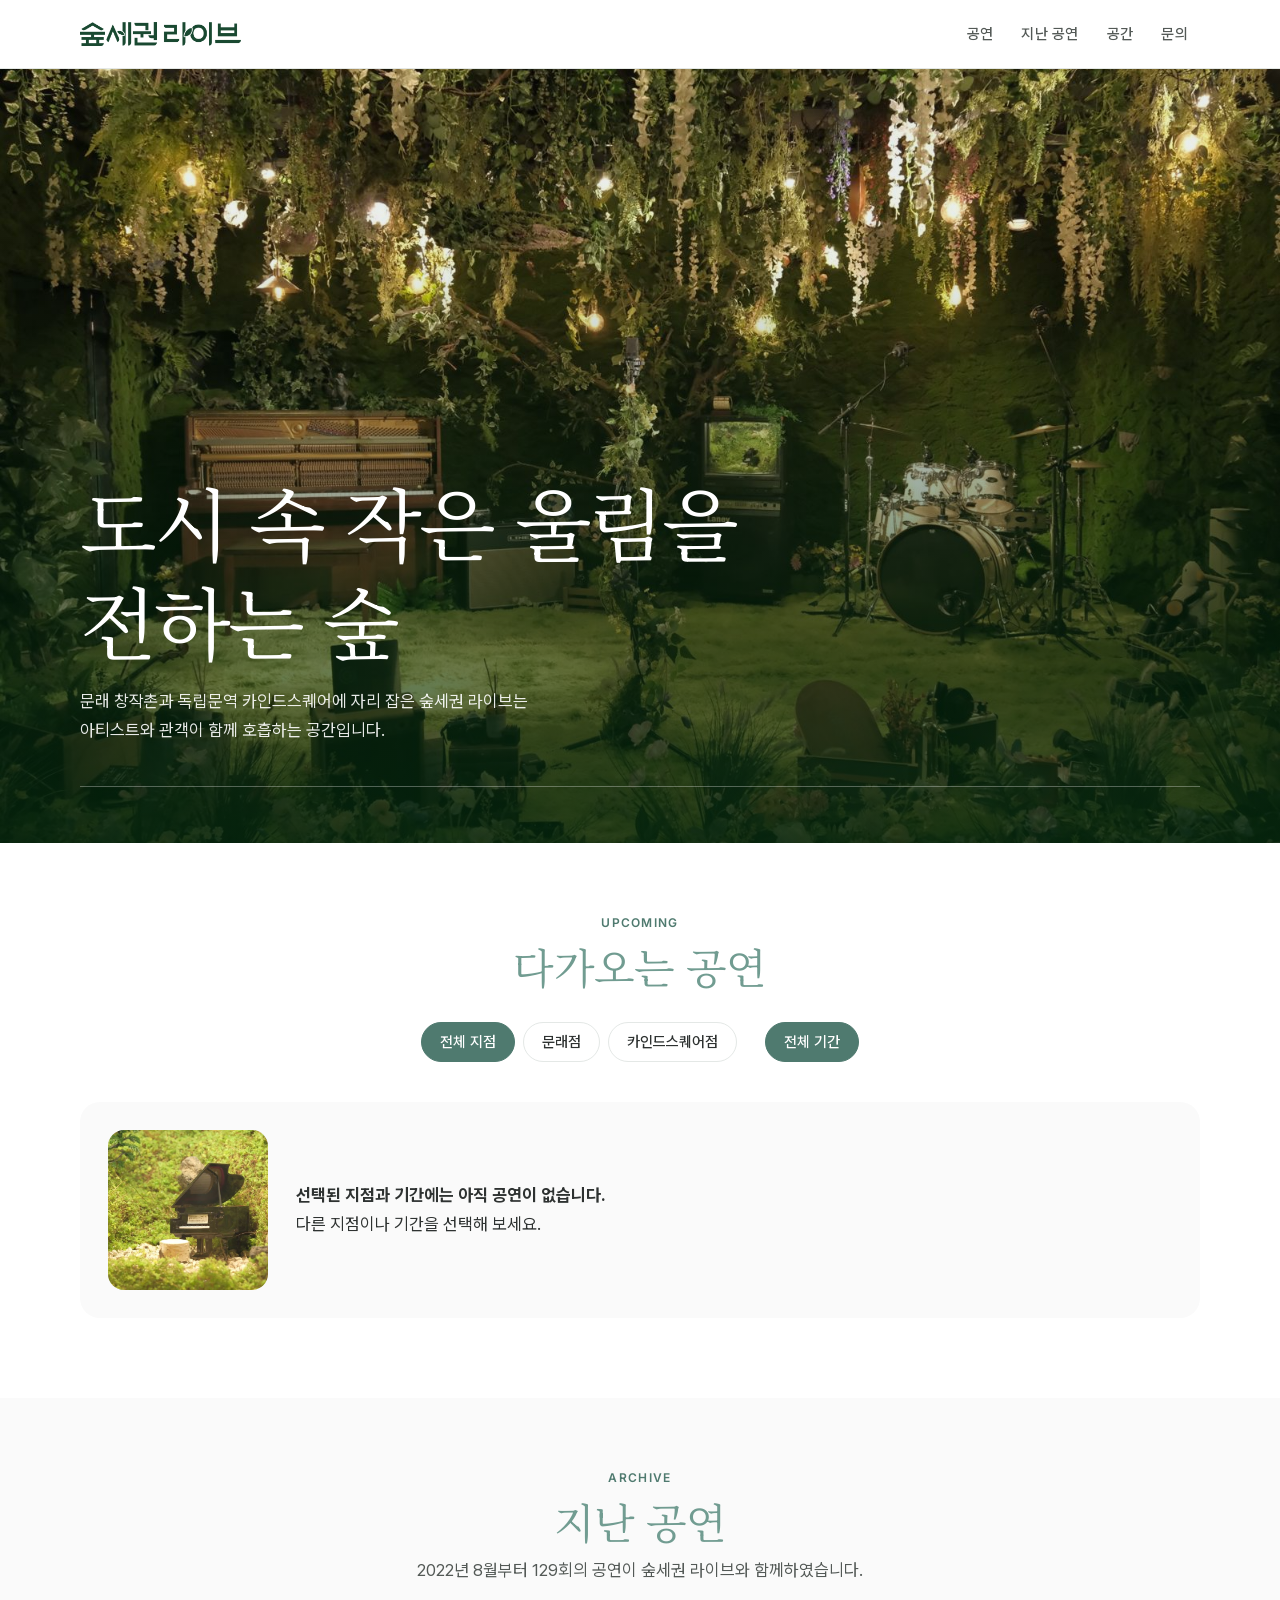
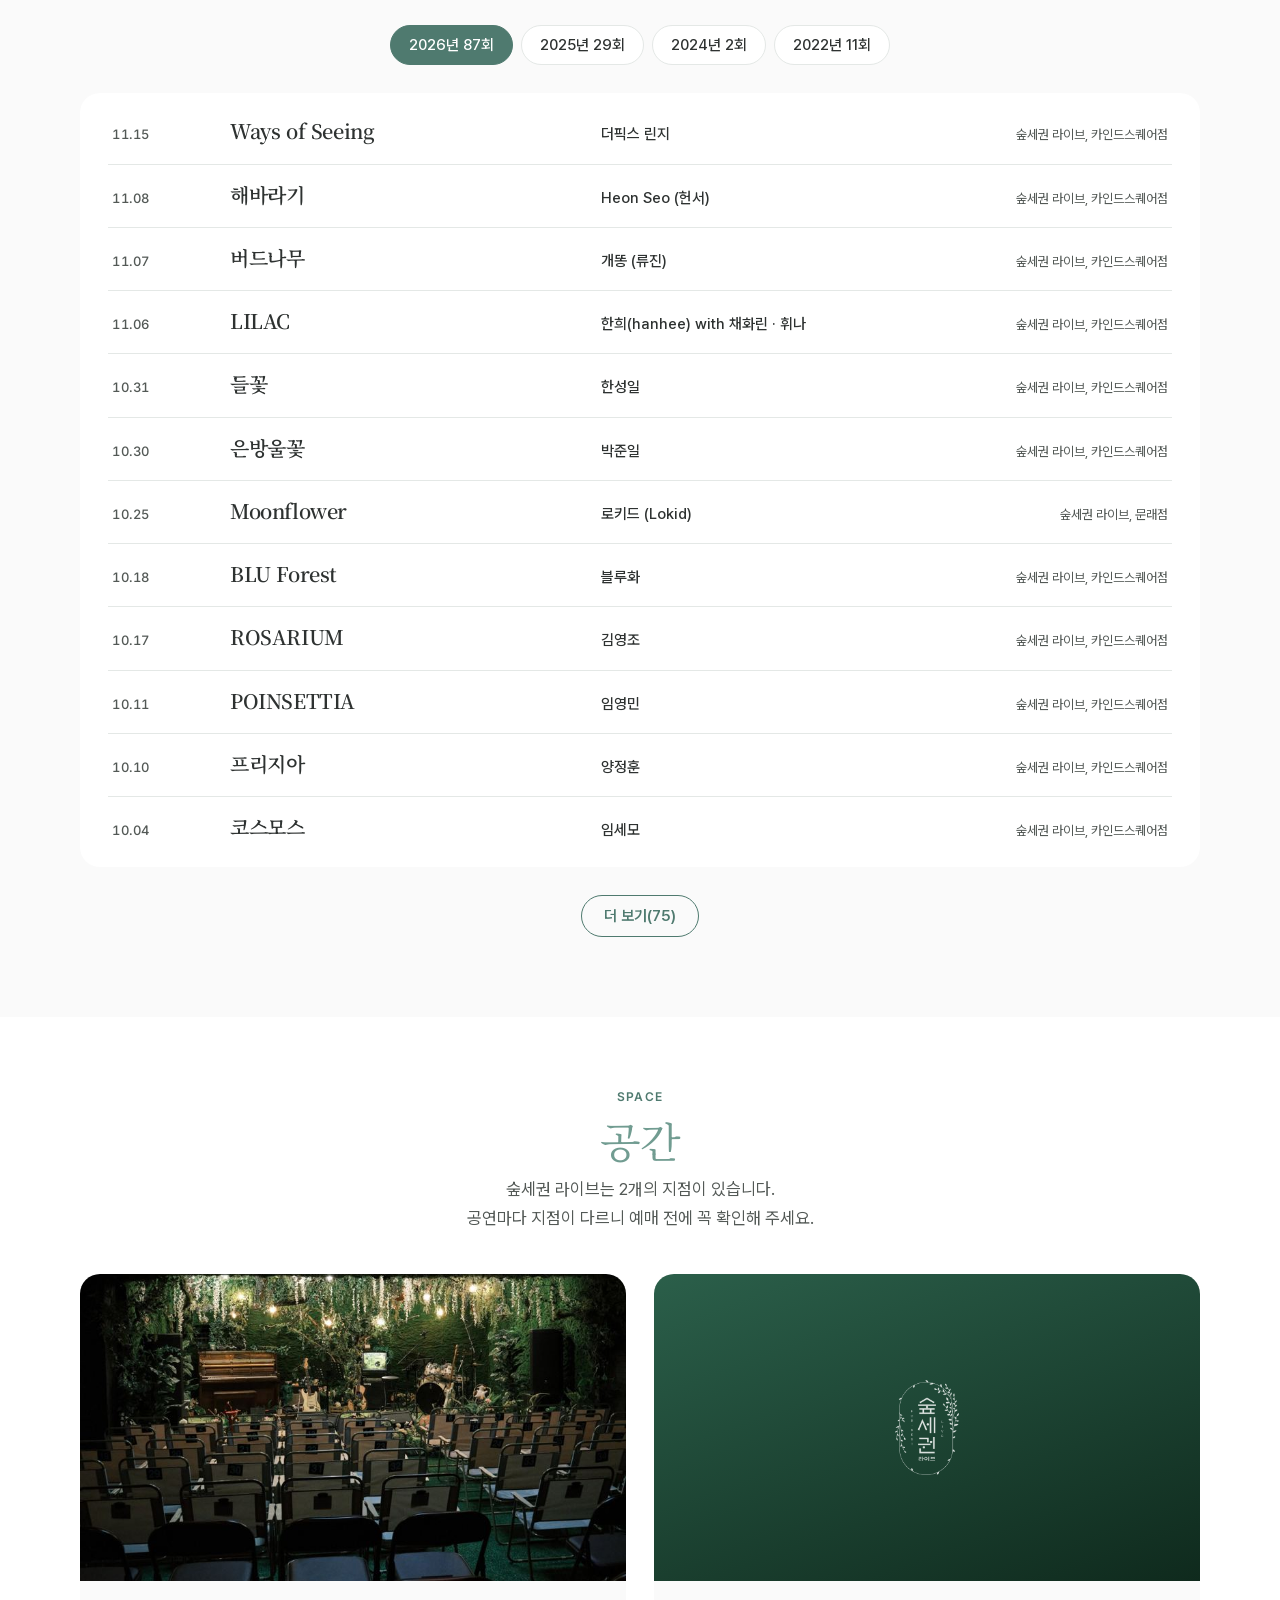
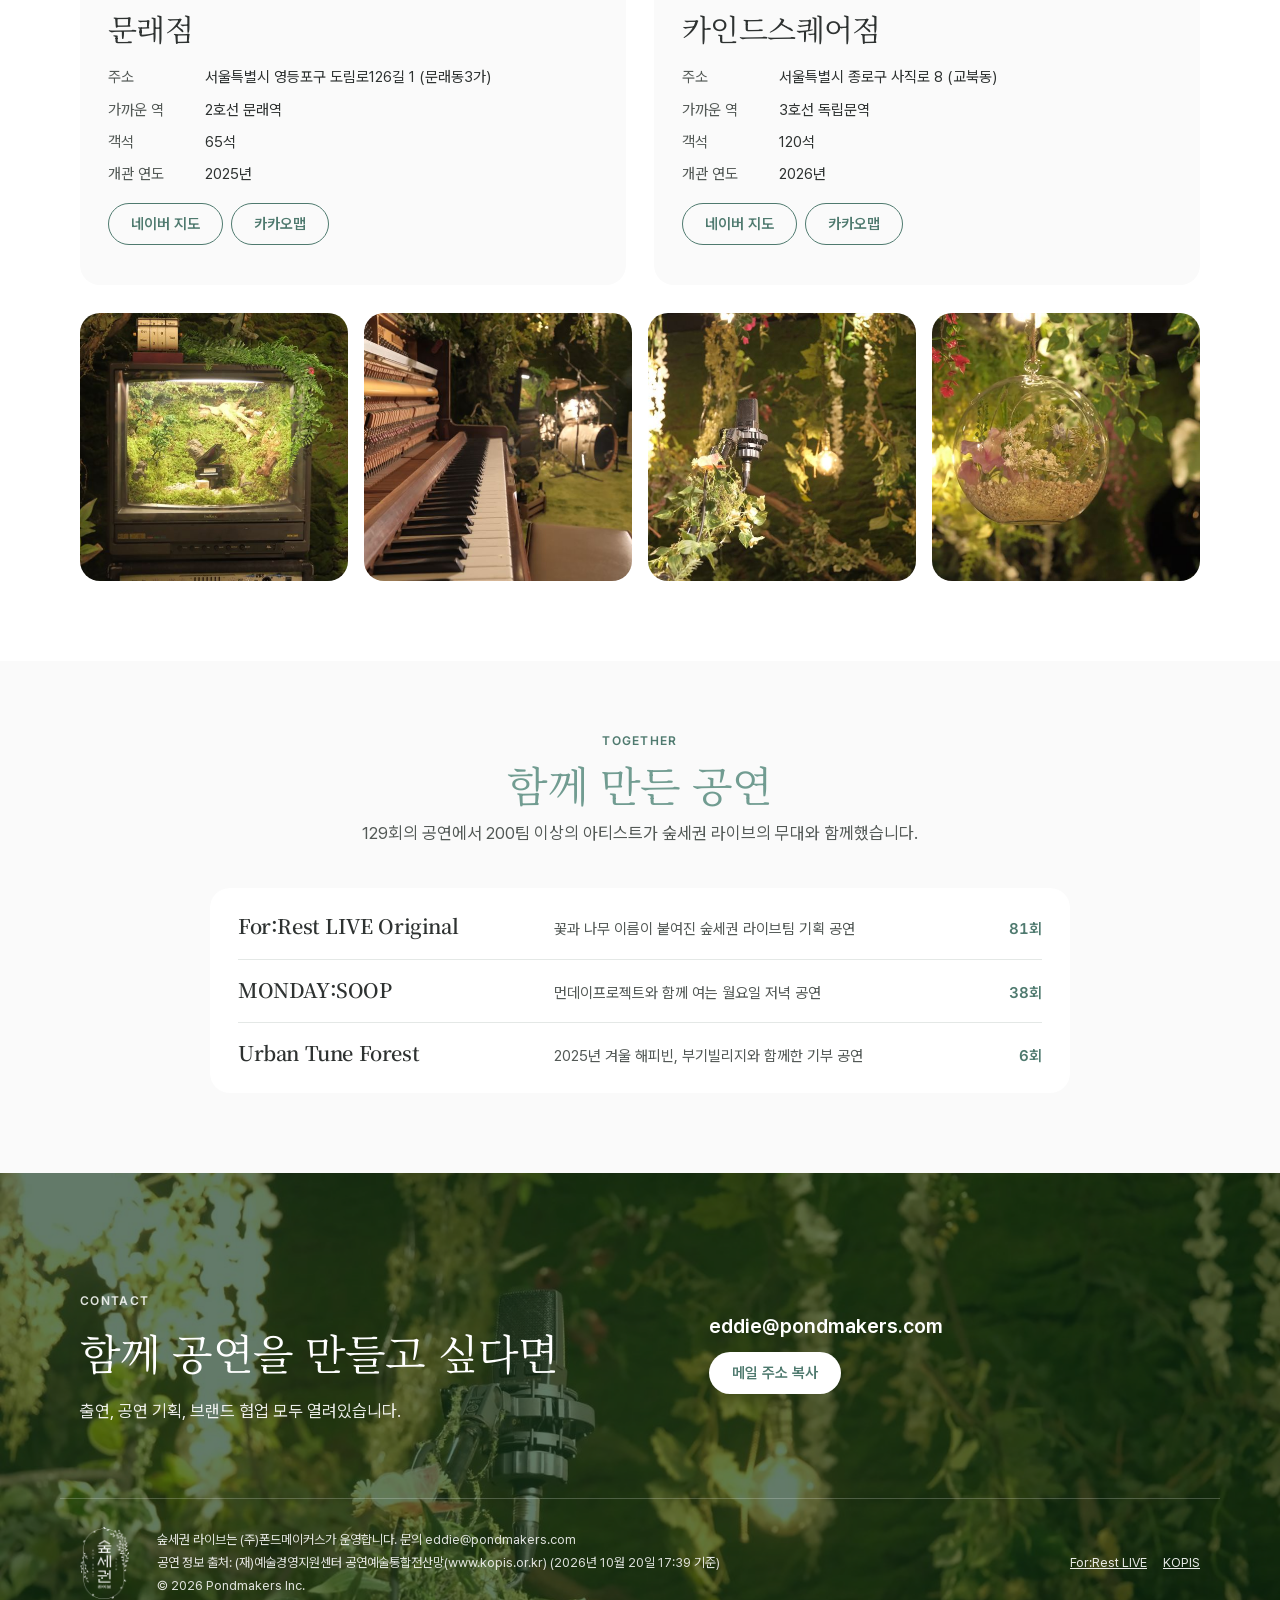
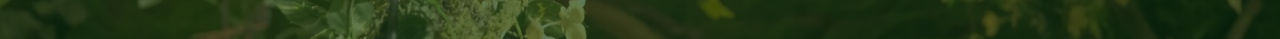
==== commit 220ff132: "어드민에 SEO 설정 화면 추가 (폰드메이커스 사이트와 같은 방식) - admin/seo.html: 검색 결과·링크 미리보기 문구(A-01~A-04)와 미리보기, 링크 미리보기 이" ====
--- a/index.html
+++ b/index.html
@@ -15,11 +15,18 @@
 <meta property="og:title" data-copy="A-03" content="숲세권 라이브 공연">
 <meta property="og:description" data-copy="A-04" content="숲세권 라이브의 모든 공연 정보를 확인하고 예매할 수 있어요.">
 <meta property="og:url" content="https://concert.forrestlive.com/">
-<meta property="og:image" content="https://concert.forrestlive.com/assets/img/og.jpg">
 <link rel="canonical" href="https://concert.forrestlive.com/">
 <meta name="twitter:card" content="summary_large_image">
+<!-- seo:start 자동 생성: data/seo.json(어드민 SEO 설정). 직접 고치지 않는다 -->
+<meta property="og:image" content="https://concert.forrestlive.com/assets/img/og.jpg">
+<meta property="og:image:width" content="1200">
+<meta property="og:image:height" content="630">
+<meta name="twitter:image" content="https://concert.forrestlive.com/assets/img/og.jpg">
+<script type="application/ld+json">{"@context":"https://schema.org","@type":"Organization","name":"숲세권 라이브","alternateName":"For:Rest LIVE","url":"https://concert.forrestlive.com/","logo":"https://concert.forrestlive.com/assets/logo/logo-512.png"}</script>
+<!-- seo:end -->
 <meta name="theme-color" content="#ffffff">
-<link rel="icon" href="assets/logo/emblem-forest.png">
+<link rel="icon" href="assets/logo/favicon.jpg">
+<link rel="apple-touch-icon" href="assets/logo/apple-touch-icon.png">
 <link rel="stylesheet" href="styles.css">
 <style>
 /* 히어로: 랜딩처럼 사진 위 큰 세리프 한 줄 */
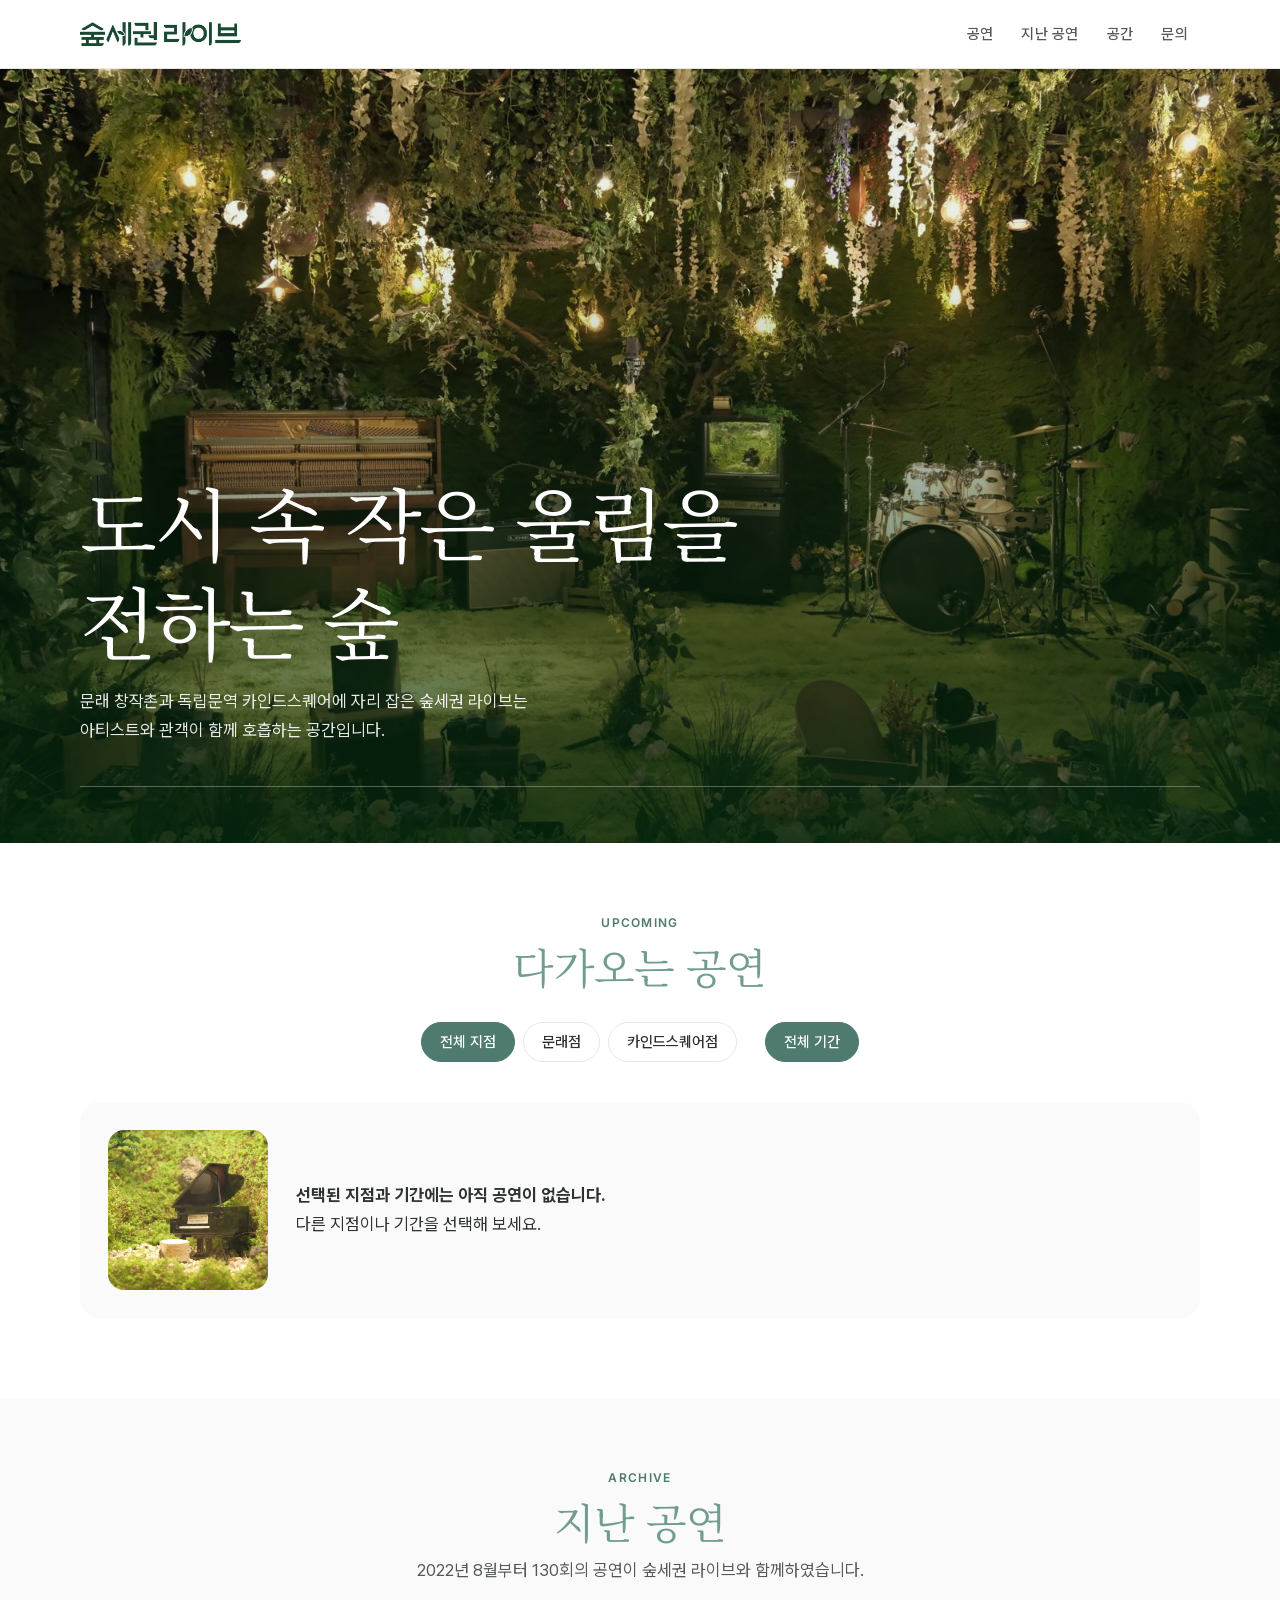
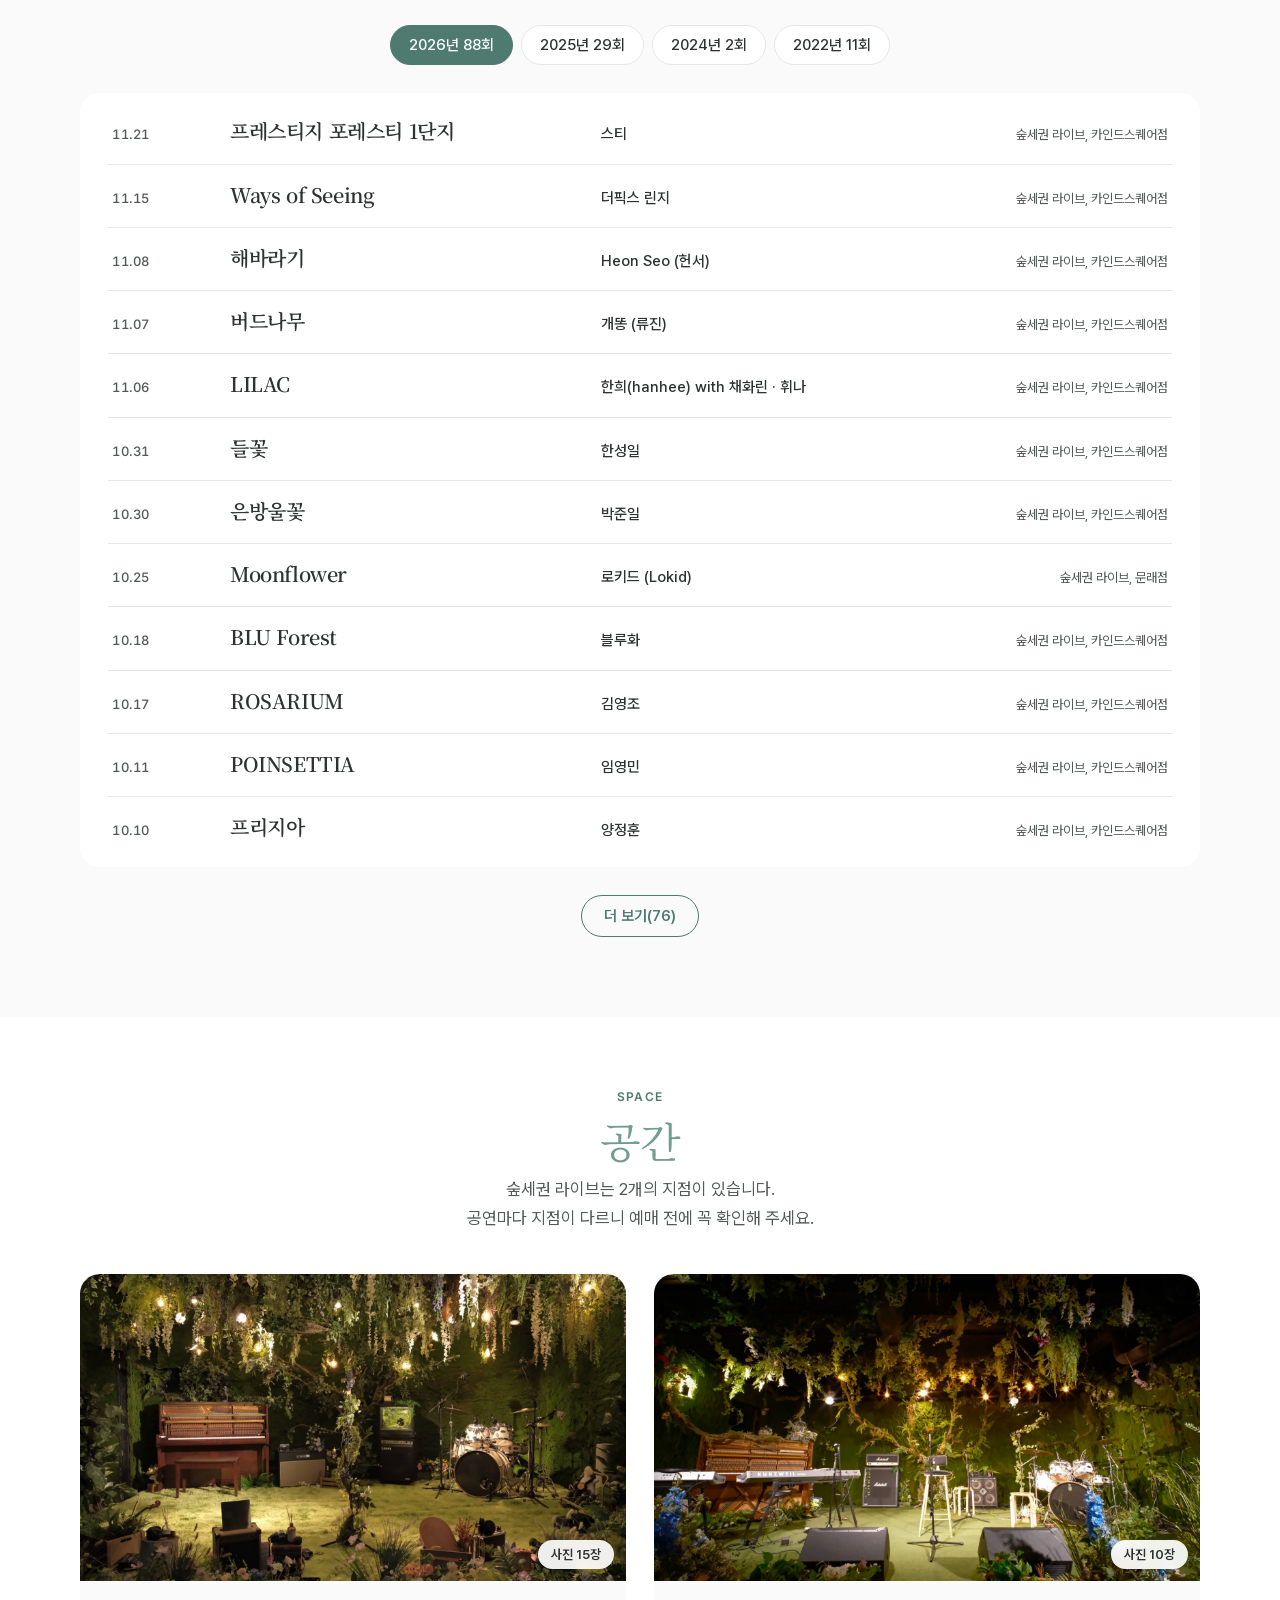
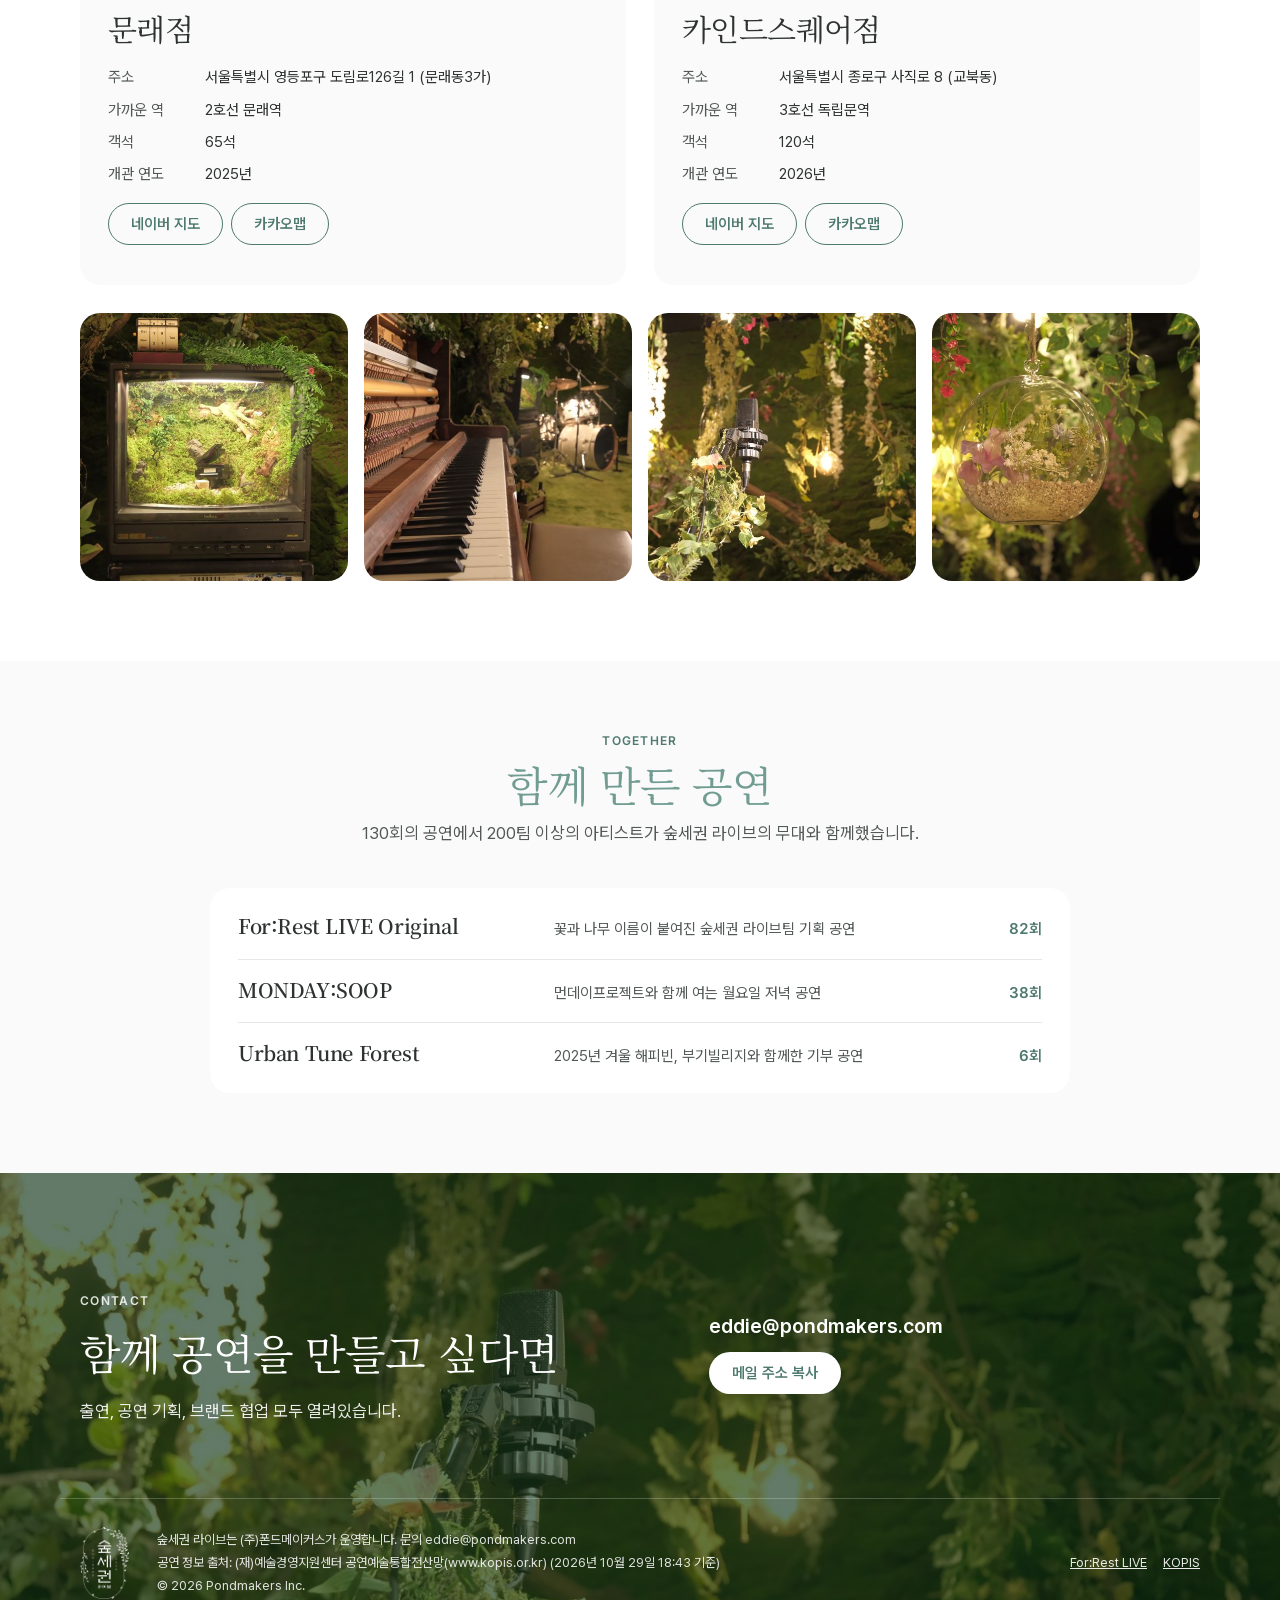
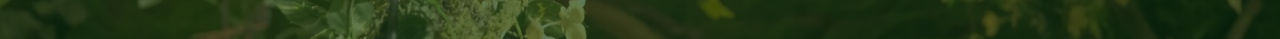
==== commit 5c2a56a9: "지점 카드를 누르면 사진 창이 열리도록 추가 - 문래점 15장, 카인드스퀘어점 10장(무대 → 좌석 → 나머지 순) - 사진 목록은 data/venue-photos.json(사람이" ====
--- a/index.html
+++ b/index.html
@@ -22,7 +22,9 @@
 <meta property="og:image:width" content="1200">
 <meta property="og:image:height" content="630">
 <meta name="twitter:image" content="https://concert.forrestlive.com/assets/img/og.jpg">
-<script type="application/ld+json">{"@context":"https://schema.org","@type":"Organization","name":"숲세권 라이브","alternateName":"For:Rest LIVE","url":"https://concert.forrestlive.com/","logo":"https://concert.forrestlive.com/assets/logo/logo-512.png"}</script>
+<meta name="google-site-verification" content="Le_T4bmRPoWLiUSoGeb8VPwa8ro7DM0qvk60yCl9TRY">
+<meta name="naver-site-verification" content="afee6f34a8af372109aaf57c4baf7c59c7fae695">
+<script type="application/ld+json">{"@context":"https://schema.org","@type":"Organization","name":"숲세권 라이브","alternateName":"For:Rest LIVE","url":"https://concert.forrestlive.com/","logo":"https://concert.forrestlive.com/assets/logo/logo-512.png","sameAs":["https://www.instagram.com/for_rest_live","https://www.youtube.com/@forrestlive","https://www.instagram.com/for_rest_stage/"]}</script>
 <!-- seo:end -->
 <meta name="theme-color" content="#ffffff">
 <link rel="icon" href="assets/logo/favicon.jpg">
@@ -92,6 +94,15 @@
 .venues { display: grid; grid-template-columns: minmax(0, 1fr) minmax(0, 1fr); gap: var(--s-5); }
 .venue { background: var(--surface); border-radius: var(--radius-lg); overflow: hidden; display: flex; flex-direction: column; }
 .venue > img { aspect-ratio: 16 / 9; object-fit: cover; width: 100%; }
+/* 사진이 있는 지점은 카드를 누르면 사진 창이 열린다 */
+.venue.has-photos { cursor: pointer; }
+.venue.has-photos:hover h3 { color: var(--accent); }
+.venue-photo { position: relative; display: block; width: 100%; padding: 0; border: 0; background: var(--forest); cursor: pointer; overflow: hidden; }
+.venue-photo img { display: block; aspect-ratio: 16 / 9; object-fit: cover; width: 100%; }
+.venue-photo:focus-visible { outline: 2px solid var(--focus); outline-offset: -4px; }
+.photo-pill { position: absolute; right: 12px; bottom: 12px; font: 600 var(--t-13)/1 var(--font-ui); color: var(--ink); background: rgba(255,255,255,.92); backdrop-filter: blur(6px); padding: 8px 13px; border-radius: var(--radius-pill); }
+.photo-pill:empty { display: none; }
+@media (prefers-reduced-motion: no-preference) { .venue-photo img { transition: transform .5s ease; } .venue.has-photos:hover .venue-photo img { transform: scale(1.03); } }
 .venue .no-photo { aspect-ratio: 16 / 9; background: linear-gradient(160deg, #2b5f4a, var(--deep)); display: grid; place-items: center; }
 .venue .no-photo img { width: 64px; opacity: .85; }
 .venue .info { padding: var(--s-5) var(--s-5) var(--s-6); display: flex; flex-direction: column; gap: var(--s-4); }
@@ -153,6 +164,23 @@
 .intro-images summary:focus-visible { outline: 2px solid var(--focus); outline-offset: 3px; }
 .intro-images img { width: 100%; height: auto; border-radius: var(--radius-md); margin-top: 12px; background: var(--chip); }
 .share-row .note { font-size: var(--t-13); color: var(--muted); }
+/* 지점 사진 창 */
+.sheet .venue-addr { color: var(--muted); margin-top: 6px; font-size: var(--t-15); }
+.gallery { display: flex; flex-direction: column; gap: 10px; }
+/* 가로 사진(3:2)은 꽉 차고, 세로 사진은 잘리지 않게 양옆을 어둡게 둔다 */
+.gallery-main { position: relative; aspect-ratio: 3 / 2; border-radius: var(--radius-lg); overflow: hidden; background: var(--deep); touch-action: pan-y; }
+.gallery-main img { width: 100%; height: 100%; object-fit: contain; display: block; }
+.gallery-nav { position: absolute; top: 50%; transform: translateY(-50%); width: 42px; height: 42px; border: 0; border-radius: var(--radius-pill); background: rgba(255,255,255,.92); color: var(--ink); font: 600 var(--t-20)/1 var(--font-ui); cursor: pointer; display: grid; place-items: center; }
+.gallery-nav.prev { left: 12px; } .gallery-nav.next { right: 12px; }
+.gallery-nav:focus-visible { outline: 2px solid var(--focus); outline-offset: 2px; }
+.gallery-count { position: absolute; right: 12px; bottom: 12px; font: 500 var(--t-12)/1 var(--font-label); letter-spacing: 0.04em; font-variant-numeric: tabular-nums; color: var(--ink); background: rgba(255,255,255,.92); padding: 6px 10px; border-radius: var(--radius-pill); }
+.gallery-cap { color: var(--muted); font-size: var(--t-13); min-height: 1.4em; }
+.thumbs { display: flex; gap: 8px; overflow-x: auto; scrollbar-width: none; padding: 2px; }
+.thumbs::-webkit-scrollbar { display: none; }
+.thumbs button { flex: 0 0 72px; aspect-ratio: 1; padding: 0; border: 0; border-radius: var(--radius-sm); overflow: hidden; cursor: pointer; background: var(--chip); opacity: .55; }
+.thumbs button[aria-current="true"] { opacity: 1; outline: 2px solid var(--accent); outline-offset: 1px; }
+.thumbs button:focus-visible { outline: 2px solid var(--focus); outline-offset: 1px; }
+.thumbs img { width: 100%; height: 100%; object-fit: cover; display: block; }
 
 @media (max-width: 1080px) {
   .shows { grid-template-columns: repeat(3, minmax(0, 1fr)); }
@@ -267,8 +295,11 @@
         <p data-copy="E-03">숲세권 라이브는 2개의 지점이 있습니다.<br>공연마다 지점이 다르니 예매 전에 꼭 확인해 주세요.</p>
       </div>
       <div class="venues">
-        <article class="venue">
-          <img src="assets/img/seats.jpg" srcset="assets/img/seats-sm.jpg 800w, assets/img/seats.jpg 1600w" sizes="(max-width: 720px) 100vw, 560px" alt="번호가 붙은 접이식 의자 너머로 보이는 문래점 무대">
+        <article class="venue" data-venue-card="mullae">
+          <button class="venue-photo" type="button" data-venue-open="mullae">
+            <img src="assets/venues/mullae/01.jpg" srcset="assets/venues/mullae/01-sm.jpg 480w, assets/venues/mullae/01.jpg 1600w" sizes="(max-width: 720px) 100vw, 560px" alt="이끼 벽과 등나무꽃 아래 피아노, 앰프, 드럼이 놓인 문래점 무대" loading="lazy">
+            <span class="photo-pill" data-venue-count="mullae"></span>
+          </button>
           <div class="info">
             <h3>문래점</h3>
             <dl>
@@ -283,8 +314,11 @@
             </div>
           </div>
         </article>
-        <article class="venue">
-          <div class="no-photo"><img src="assets/logo/emblem-white.png" alt=""></div>
+        <article class="venue" data-venue-card="kind">
+          <button class="venue-photo" type="button" data-venue-open="kind">
+            <img src="assets/venues/kind/01.jpg" srcset="assets/venues/kind/01-sm.jpg 480w, assets/venues/kind/01.jpg 1600w" sizes="(max-width: 720px) 100vw, 560px" alt="이끼 벽 앞에 피아노, 건반, 앰프, 드럼이 놓인 카인드스퀘어점 무대" loading="lazy">
+            <span class="photo-pill" data-venue-count="kind"></span>
+          </button>
           <div class="info">
             <h3>카인드스퀘어점</h3>
             <dl>
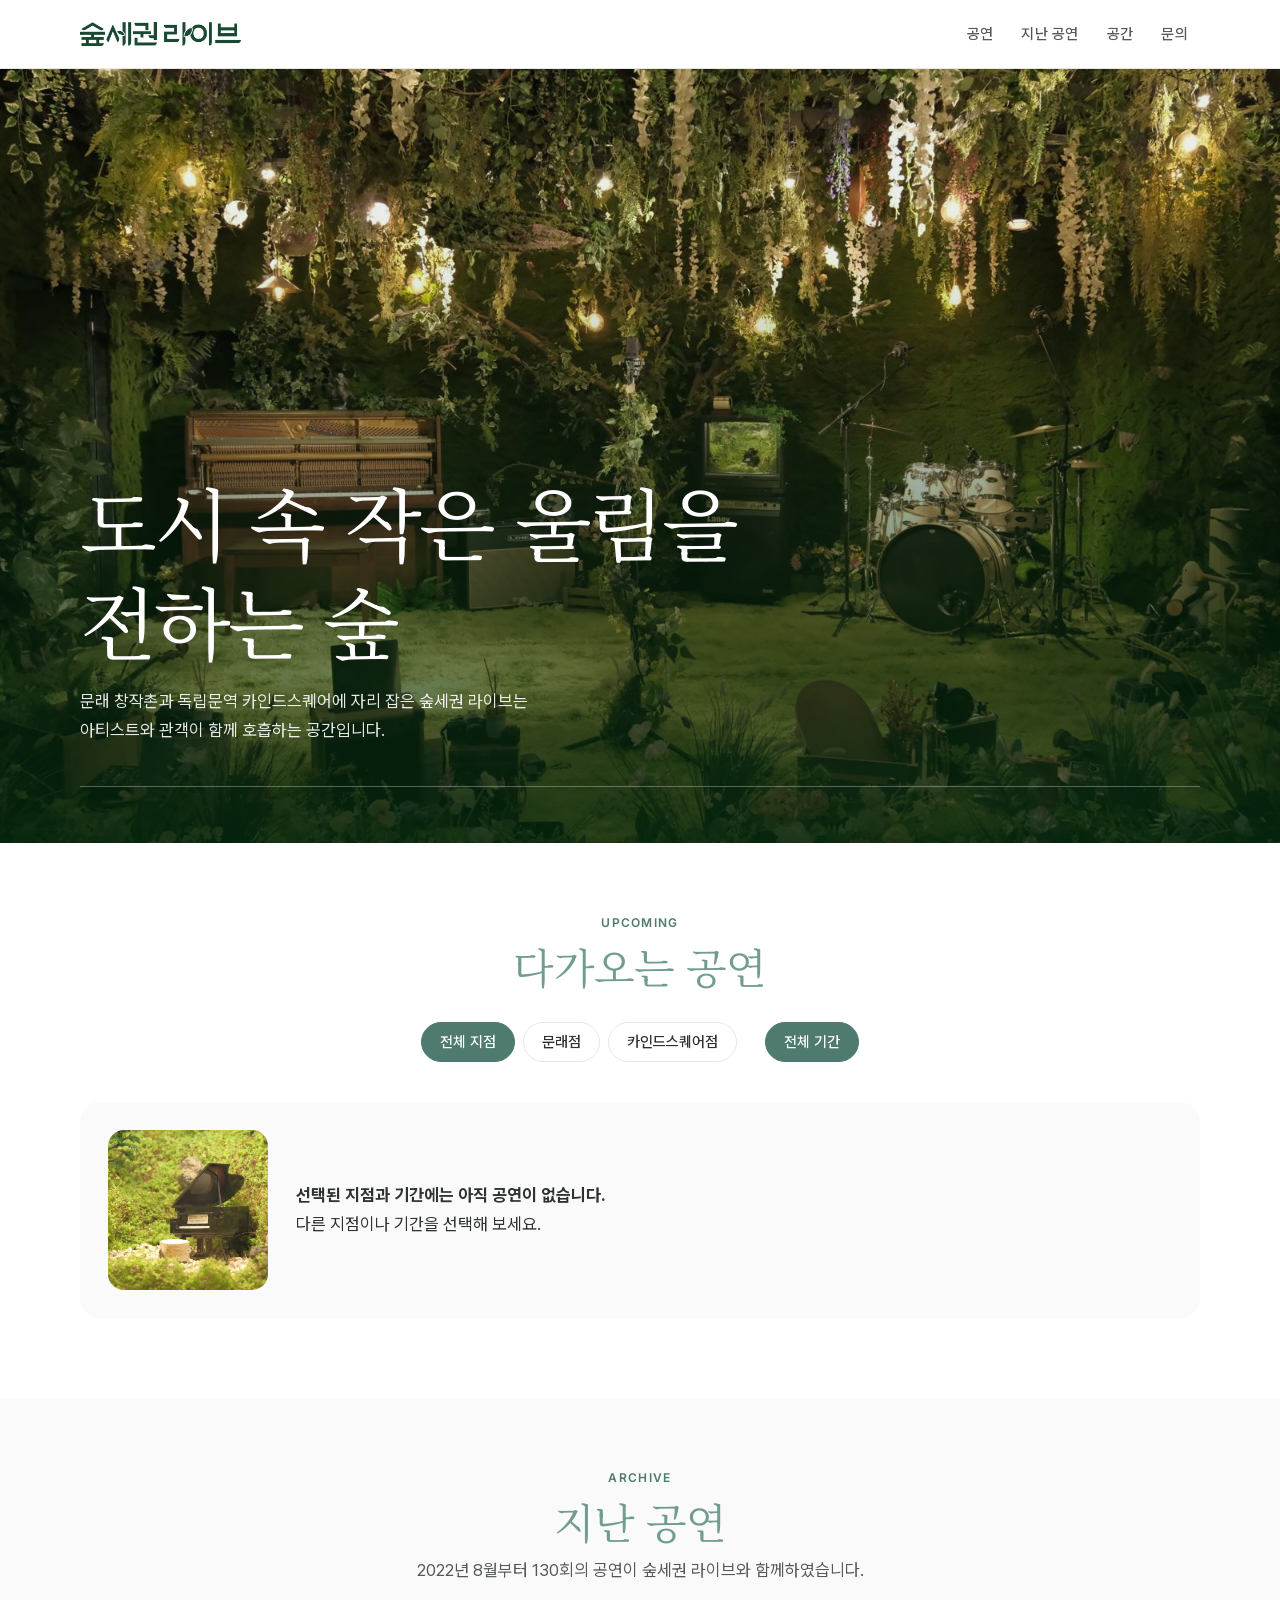
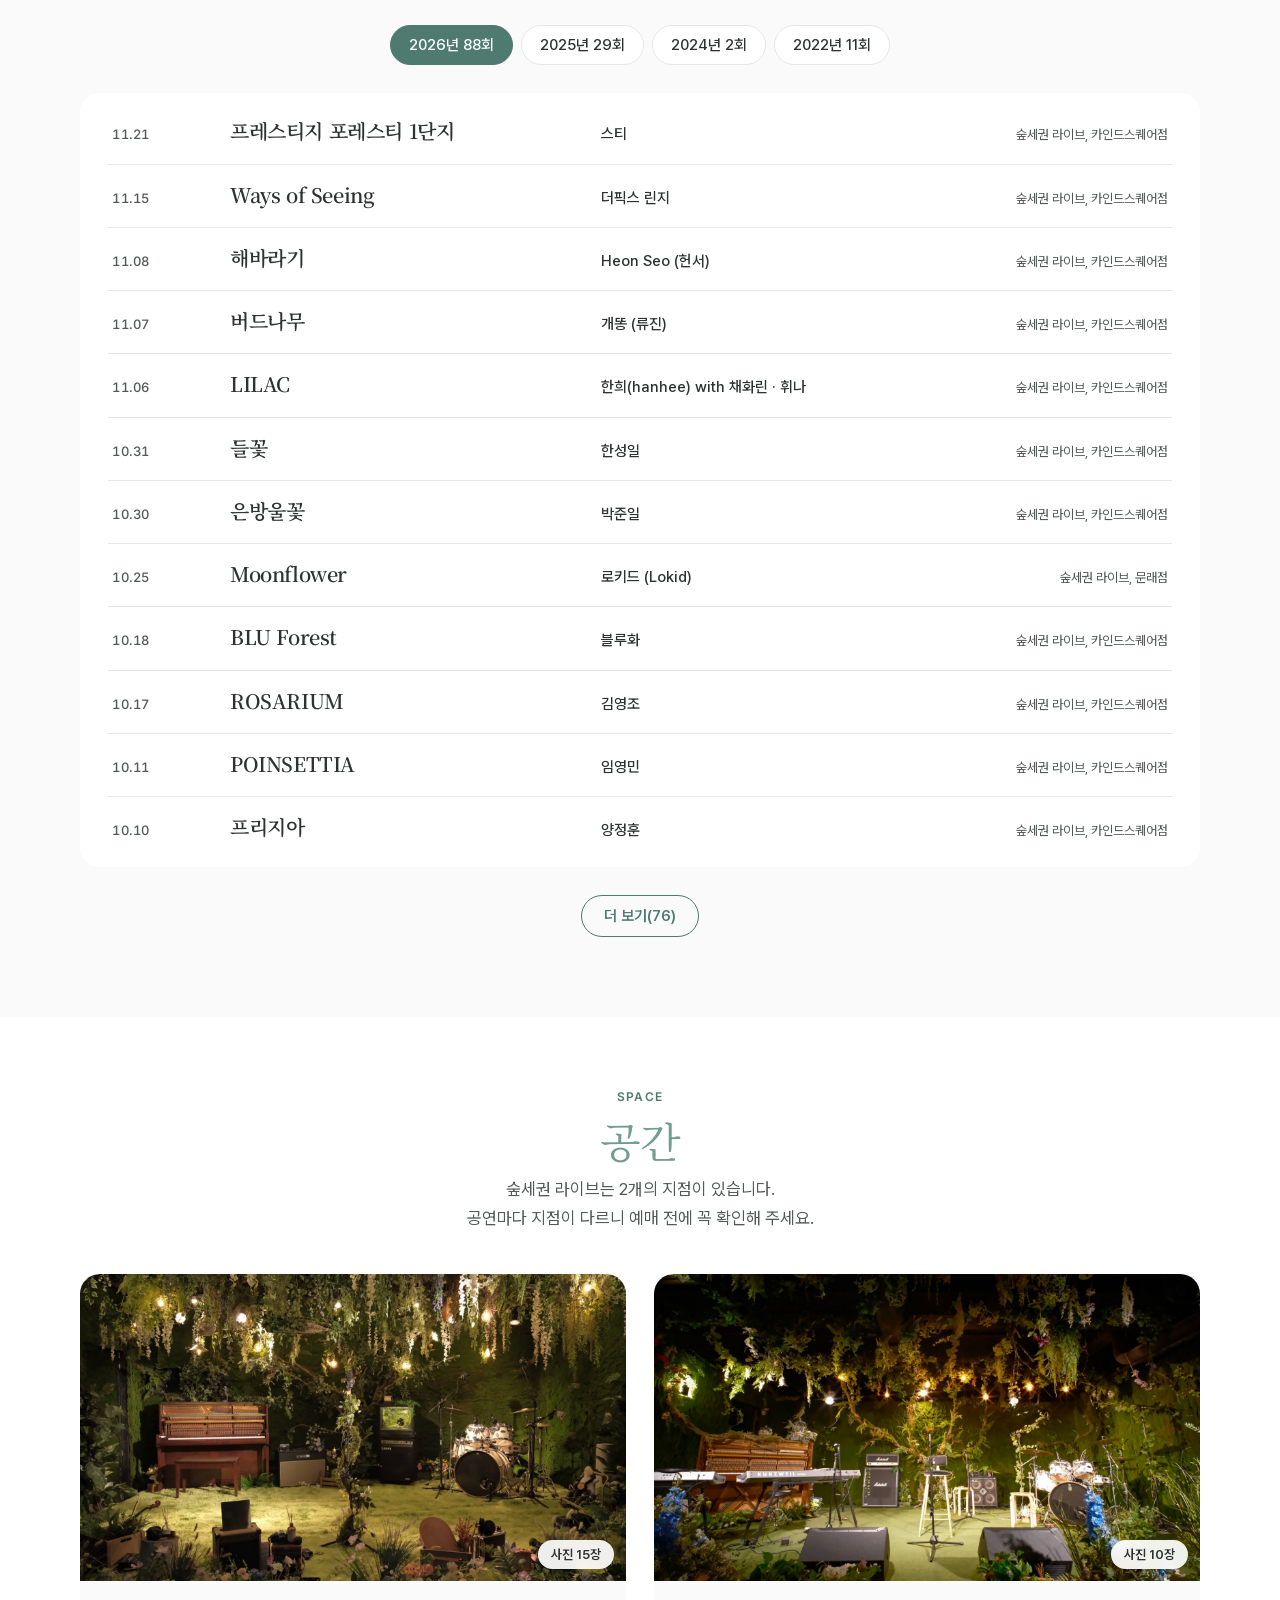
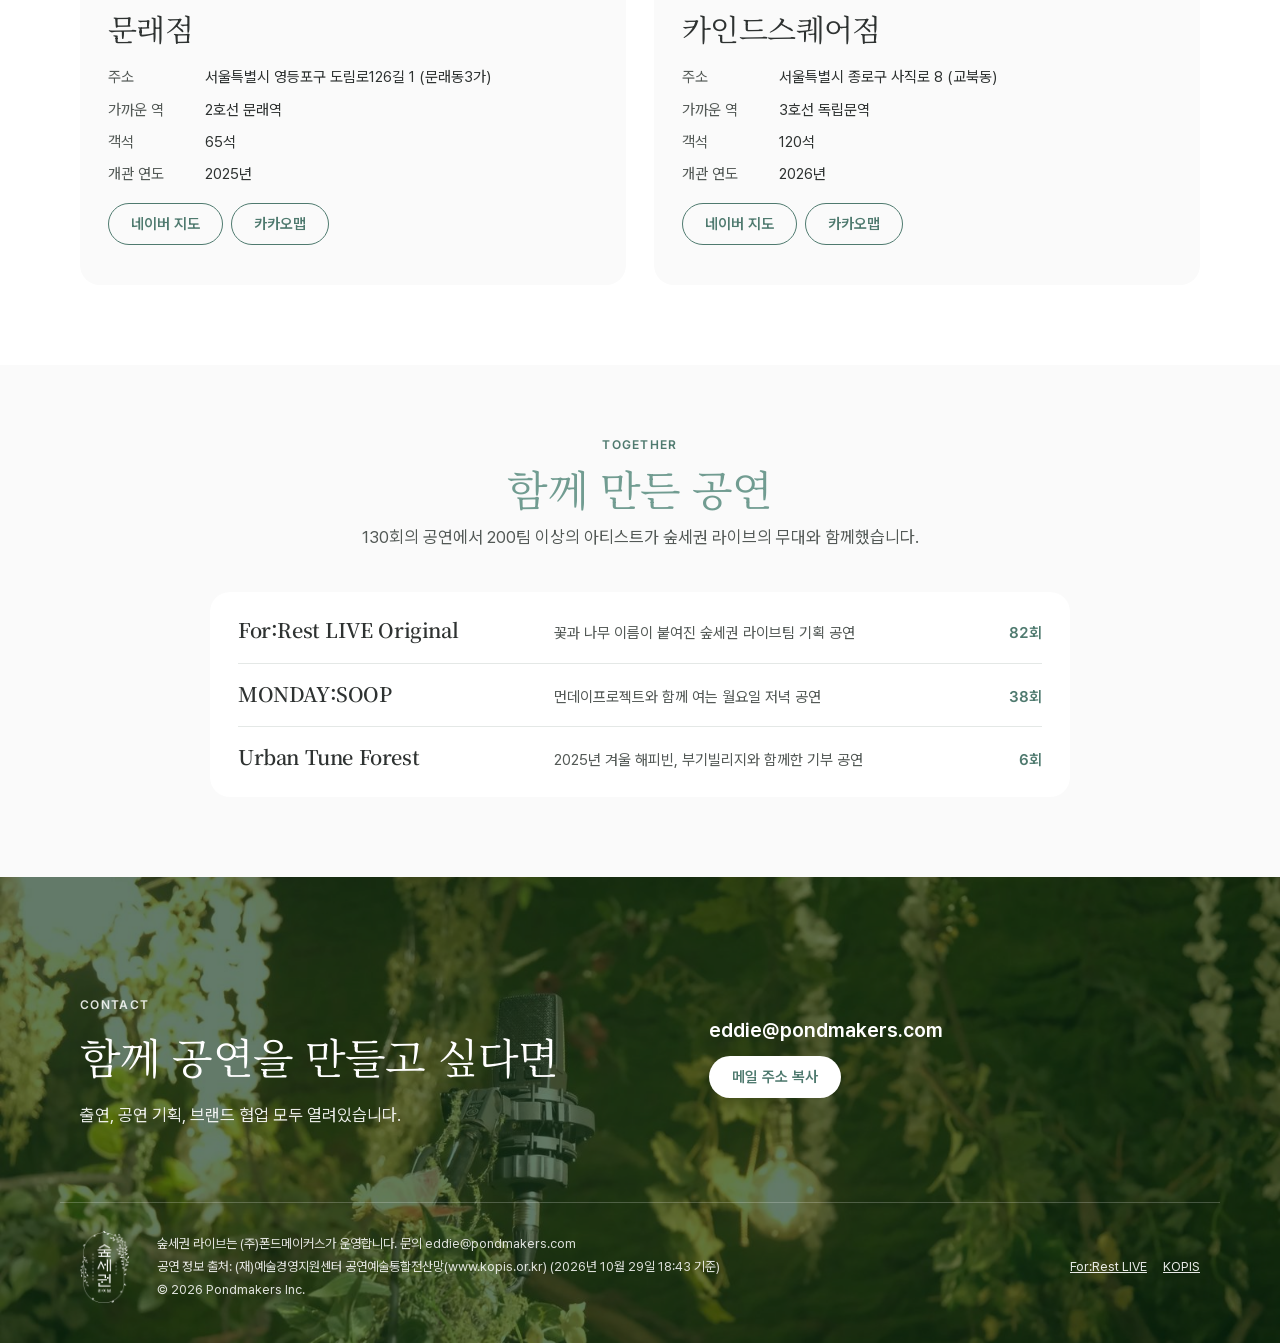
==== commit b3dd1553: "지점 사진 창 다듬기, 공간 아래 사진 4장 삭제 - 다음 사진 버튼 화살표가 안 보이던 문제: 클래스 이름 next가 히어로의 .next 배치와 겹쳐 화살표가 버튼 밖으로 밀렸다" ====
--- a/index.html
+++ b/index.html
@@ -112,9 +112,6 @@
 .venue dd { margin: 0; }
 .venue dd:empty, .venue dt:has(+ dd:empty) { display: none; }
 .venue .links { display: flex; gap: var(--s-2); flex-wrap: wrap; }
-.details { display: grid; grid-template-columns: repeat(4, minmax(0, 1fr)); gap: var(--s-4); margin-top: var(--s-5); }
-.details figure { margin: 0; }
-.details img { aspect-ratio: 1; object-fit: cover; border-radius: var(--radius-lg); width: 100%; }
 
 /* 함께 만든 공연: 흰 판 위 목록 */
 .series { list-style: none; margin: 0 auto; padding: var(--s-2) var(--s-5); max-width: 860px; background: var(--card); border-radius: var(--radius-lg); }
@@ -170,11 +167,11 @@
 /* 가로 사진(3:2)은 꽉 차고, 세로 사진은 잘리지 않게 양옆을 어둡게 둔다 */
 .gallery-main { position: relative; aspect-ratio: 3 / 2; border-radius: var(--radius-lg); overflow: hidden; background: var(--deep); touch-action: pan-y; }
 .gallery-main img { width: 100%; height: 100%; object-fit: contain; display: block; }
-.gallery-nav { position: absolute; top: 50%; transform: translateY(-50%); width: 42px; height: 42px; border: 0; border-radius: var(--radius-pill); background: rgba(255,255,255,.92); color: var(--ink); font: 600 var(--t-20)/1 var(--font-ui); cursor: pointer; display: grid; place-items: center; }
-.gallery-nav.prev { left: 12px; } .gallery-nav.next { right: 12px; }
+.gallery-nav { position: absolute; top: 50%; transform: translateY(-50%); width: 42px; height: 42px; border: 0; border-radius: var(--radius-pill); background: rgba(255,255,255,.92); color: var(--ink); cursor: pointer; display: grid; place-items: center; padding: 0; }
+.gallery-nav svg { width: 20px; height: 20px; }
+.gallery-nav.g-prev { left: 12px; } .gallery-nav.g-next { right: 12px; }
 .gallery-nav:focus-visible { outline: 2px solid var(--focus); outline-offset: 2px; }
 .gallery-count { position: absolute; right: 12px; bottom: 12px; font: 500 var(--t-12)/1 var(--font-label); letter-spacing: 0.04em; font-variant-numeric: tabular-nums; color: var(--ink); background: rgba(255,255,255,.92); padding: 6px 10px; border-radius: var(--radius-pill); }
-.gallery-cap { color: var(--muted); font-size: var(--t-13); min-height: 1.4em; }
 .thumbs { display: flex; gap: 8px; overflow-x: auto; scrollbar-width: none; padding: 2px; }
 .thumbs::-webkit-scrollbar { display: none; }
 .thumbs button { flex: 0 0 72px; aspect-ratio: 1; padding: 0; border: 0; border-radius: var(--radius-sm); overflow: hidden; cursor: pointer; background: var(--chip); opacity: .55; }
@@ -184,9 +181,6 @@
 
 @media (max-width: 1080px) {
   .shows { grid-template-columns: repeat(3, minmax(0, 1fr)); }
-}
-@media (max-width: 960px) {
-  .details { grid-template-columns: repeat(2, minmax(0, 1fr)); }
 }
 @media (max-width: 720px) {
   .shows { grid-template-columns: repeat(2, minmax(0, 1fr)); }
@@ -334,12 +328,6 @@
           </div>
         </article>
       </div>
-      <div class="details">
-        <figure><img src="assets/img/tv-terrarium-sm.jpg" alt="브라운관 TV 안의 이끼 테라리움과 그 위의 탁상 달력" loading="lazy"></figure>
-        <figure><img src="assets/img/piano-keys-sm.jpg" alt="뚜껑을 연 업라이트 피아노 건반" loading="lazy"></figure>
-        <figure><img src="assets/img/microphone-sm.jpg" alt="등나무꽃 사이의 콘덴서 마이크" loading="lazy"></figure>
-        <figure><img src="assets/img/terrarium-globe-sm.jpg" alt="천장에 매달린 유리 테라리움" loading="lazy"></figure>
-      </div>
     </div>
   </section>
 
